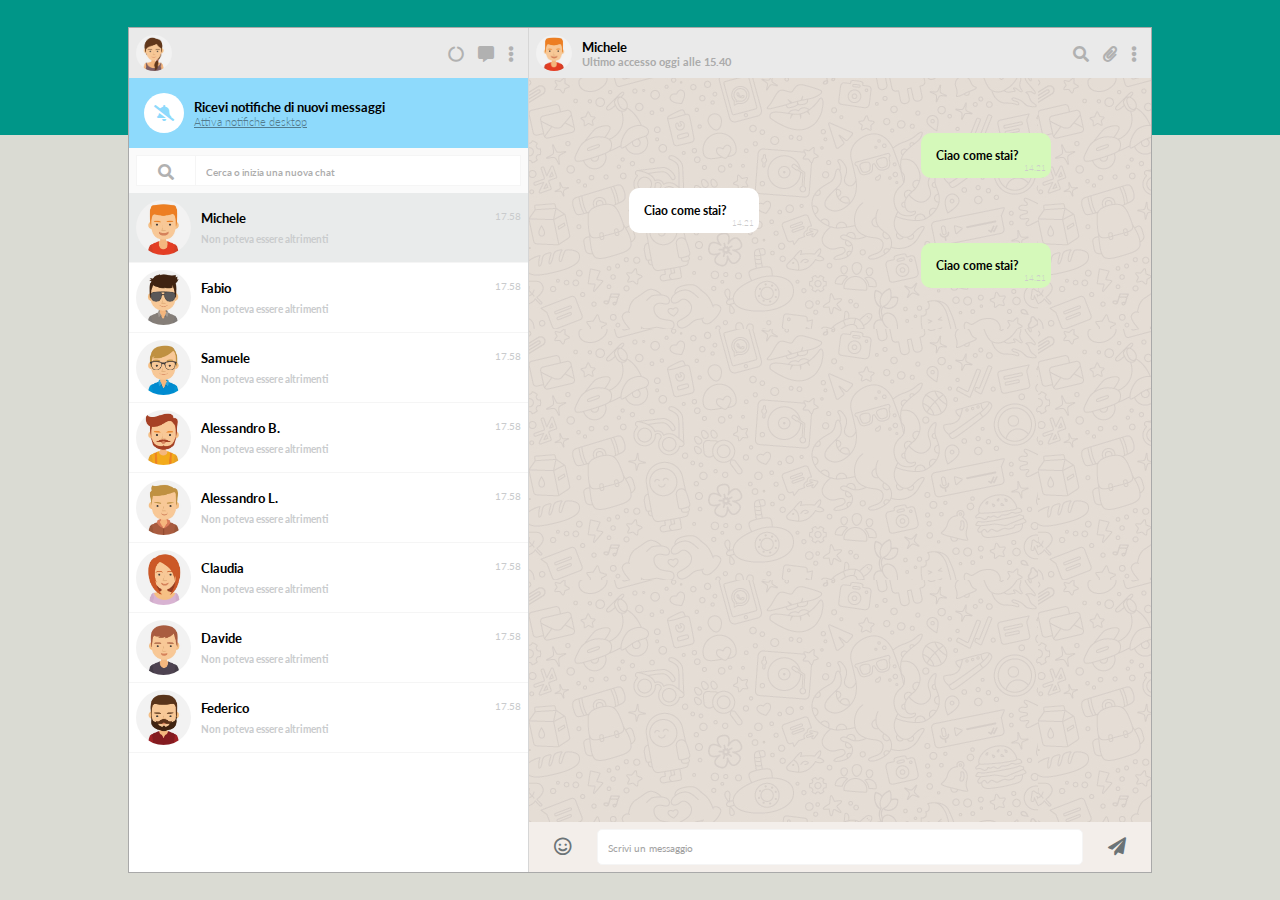
==== index.html @ 5410d933 "fissato bug: enter / click send con input nuovo messaggio vuoto" ====
<!DOCTYPE html>
<html lang="en" dir="ltr">
    <head>
        <meta charset="utf-8">
        <meta name="viewport" content="width=device-width, initial-scale=1.0">
        <link href="https://fonts.googleapis.com/css?family=Lato" rel="stylesheet">
        <link rel="stylesheet" href="https://use.fontawesome.com/releases/v5.5.0/css/all.css">
        <link rel="stylesheet" href="css/style.css">
        <script src="https://ajax.googleapis.com/ajax/libs/jquery/3.3.1/jquery.min.js"></script>
        <title>Boolzap</title>
    </head>
    <body>
      <main>
        <!-- sfondo sezione top -->
        <section class="top"></section>
        <!-- /sfondo sezione top -->
        <!-- sfondo sezione bottom -->
        <section class="bottom"></section>
        <!-- /sfondo sezione bottom -->

        <!-- wrapper generale dell'app -->
        <div class="wrap_general">
          <!-- side SX -->
          <div class="sideSX">
            <!-- zona TOP della side SX -->
            <div class="sideSX_top">
              <!-- contenitore immagine avatar utente -->
              <div class="wrap_avatar sideSX_top_avatar">
                <!-- immagine avatar utente principale -->
                <img src="img\avatar_io.jpg" alt="Image avatar">
                <!-- /immagine avatar utente principale -->
              </div>
              <!-- /contenitore immagine avatar utente -->
              <!-- listato icone zona Top della sideSX -->
              <ul class="ul_ico_topSX">
                <li>
                  <!-- icona aggiorna -->
                  <i class="fas fa-circle-notch"></i>
                  <!-- /icona aggiorna -->
                </li>
                <li>
                  <!-- icona messaggio -->
                  <i class="fas fa-comment-alt"></i>
                  <!-- /icona messaggio -->
                </li>
                <li>
                  <!-- icona menu impostazioni -->
                  <i class="fas fa-ellipsis-v"></i>
                  <!-- /icona menu impostazioni -->
                </li>
              </ul>
              <!-- /listato icone zona Top della sideSX -->
            </div>
            <!-- /zona top della side SX -->
            <!-- zona NOTIFICHE della side SX -->
            <div class="sideSX_notifiche">
              <!-- icona notifiche attivate -->
              <div class="wrap_ico_no_sound">
                <i class="fas fa-bell-slash"></i>
              </div>
              <!-- /icona notifiche attivate -->
              <div class="wrap_titoli_notifiche">
                <!-- titolo notifiche -->
                <h5>Ricevi notifiche di nuovi messaggi</h5>
                <!-- /titolo notifiche -->
                <!-- sottotitolo notifiche -->
                <h6><a href="#">Attiva notifiche desktop</a></h6>
                <!-- /sottotitolo notifiche -->
              </div>
            </div>
            <!-- /zona NOTIFICHE della side SX -->
            <!-- zona CERCA della side SX -->
            <div class="sideSX_cerca">
              <!-- icona cerca -->
              <div class="wrap_ico_cerca">
                <i class="fas fa-search"></i>
              </div>
              <!-- /icona cerca -->
              <!-- input cerca -->
              <input class="input_cerca" type="text" name="" value="" placeholder="Cerca o inizia una nuova chat">
              <!-- /input\ cerca -->
            </div>
            <!-- /zona CERCA della side SX -->
            <!-- elenco chat -->
            <div class="sideSX_chat">
              <!-- chat   -->
              <div class="chat chat_attiva" code_chat="0">
                <!-- immagine avatar contatto -->
                <img class="contatto_avatar" src="img\avatar_1.jpg" alt="">
                <!-- /immagine avatar chat -->
                <!-- contenitore testi chat -->
                <div class="wrap_testi_chat">
                  <!-- titolo notifiche -->
                  <h5 class="nome">Michele</h5>
                  <!-- /titolo notifiche -->
                  <!-- sottotitolo notifiche -->
                  <h6 class="messaggio">Non poteva essere altrimenti</a></h6>
                  <!-- /sottotitolo notifiche -->
                </div>
                <!-- /contenitore testi chat -->
                <!-- ora messaggio -->
                <span class="ora_messaggio">17.58</span>
                <!-- ora messaggio -->
              </div>
              <!-- /chat   -->
              <!-- chat   -->
              <div class="chat" code_chat="1">
                <!-- immagine avatar contatto -->
                <img class="contatto_avatar" src="img\avatar_2.jpg" alt="">
                <!-- /immagine avatar chat -->
                <!-- contenitore testi chat -->
                <div class="wrap_testi_chat">
                  <!-- titolo notifiche -->
                  <h5 class="nome">Fabio</h5>
                  <!-- /titolo notifiche -->
                  <!-- sottotitolo notifiche -->
                  <h6 class="messaggio">Non poteva essere altrimenti</a></h6>
                  <!-- /sottotitolo notifiche -->
                </div>
                <!-- /contenitore testi chat -->
                <!-- ora messaggio -->
                <span class="ora_messaggio">17.58</span>
                <!-- ora messaggio -->
              </div>
              <!-- /chat   -->
              <!-- chat   -->
              <div class="chat" code_chat="2">
                <!-- immagine avatar contatto -->
                <img class="contatto_avatar" src="img\avatar_3.jpg" alt="">
                <!-- /immagine avatar chat -->
                <!-- contenitore testi chat -->
                <div class="wrap_testi_chat">
                  <!-- titolo notifiche -->
                  <h5 class="nome">Samuele</h5>
                  <!-- /titolo notifiche -->
                  <!-- sottotitolo notifiche -->
                  <h6 class="messaggio">Non poteva essere altrimenti</a></h6>
                  <!-- /sottotitolo notifiche -->
                </div>
                <!-- /contenitore testi chat -->
                <!-- ora messaggio -->
                <span class="ora_messaggio">17.58</span>
                <!-- ora messaggio -->
              </div>
              <!-- /chat   -->
              <!-- chat   -->
              <div class="chat" code_chat="3">
                <!-- immagine avatar contatto -->
                <img class="contatto_avatar" src="img\avatar_4.jpg" alt="">
                <!-- /immagine avatar chat -->
                <!-- contenitore testi chat -->
                <div class="wrap_testi_chat">
                  <!-- titolo notifiche -->
                  <h5 class="nome">Alessandro B.</h5>
                  <!-- /titolo notifiche -->
                  <!-- sottotitolo notifiche -->
                  <h6 class="messaggio">Non poteva essere altrimenti</a></h6>
                  <!-- /sottotitolo notifiche -->
                </div>
                <!-- /contenitore testi chat -->
                <!-- ora messaggio -->
                <span class="ora_messaggio">17.58</span>
                <!-- ora messaggio -->
              </div>
              <!-- /chat   -->
              <!-- chat   -->
              <div class="chat" code_chat="4">
                <!-- immagine avatar contatto -->
                <img class="contatto_avatar" src="img\avatar_5.jpg" alt="">
                <!-- /immagine avatar chat -->
                <!-- contenitore testi chat -->
                <div class="wrap_testi_chat">
                  <!-- titolo notifiche -->
                  <h5 class="nome">Alessandro L.</h5>
                  <!-- /titolo notifiche -->
                  <!-- sottotitolo notifiche -->
                  <h6 class="messaggio">Non poteva essere altrimenti</a></h6>
                  <!-- /sottotitolo notifiche -->
                </div>
                <!-- /contenitore testi chat -->
                <!-- ora messaggio -->
                <span class="ora_messaggio">17.58</span>
                <!-- ora messaggio -->
              </div>
              <!-- /chat   -->
              <!-- chat   -->
              <div class="chat" code_chat="5">
                <!-- immagine avatar contatto -->
                <img class="contatto_avatar" src="img\avatar_6.jpg" alt="">
                <!-- /immagine avatar chat -->
                <!-- contenitore testi chat -->
                <div class="wrap_testi_chat">
                  <!-- titolo notifiche -->
                  <h5 class="nome">Claudia</h5>
                  <!-- /titolo notifiche -->
                  <!-- sottotitolo notifiche -->
                  <h6 class="messaggio">Non poteva essere altrimenti</a></h6>
                  <!-- /sottotitolo notifiche -->
                </div>
                <!-- /contenitore testi chat -->
                <!-- ora messaggio -->
                <span class="ora_messaggio">17.58</span>
                <!-- ora messaggio -->
              </div>
              <!-- /chat   -->
              <!-- chat   -->
              <div class="chat" code_chat="6">
                <!-- immagine avatar contatto -->
                <img class="contatto_avatar" src="img\avatar_7.jpg" alt="">
                <!-- /immagine avatar chat -->
                <!-- contenitore testi chat -->
                <div class="wrap_testi_chat">
                  <!-- titolo notifiche -->
                  <h5 class="nome">Davide</h5>
                  <!-- /titolo notifiche -->
                  <!-- sottotitolo notifiche -->
                  <h6 class="messaggio">Non poteva essere altrimenti</a></h6>
                  <!-- /sottotitolo notifiche -->
                </div>
                <!-- /contenitore testi chat -->
                <!-- ora messaggio -->
                <span class="ora_messaggio">17.58</span>
                <!-- ora messaggio -->
              </div>
              <!-- /chat   -->
              <!-- chat   -->
              <div class="chat" code_chat="7">
                <!-- immagine avatar contatto -->
                <img class="contatto_avatar" src="img\avatar_8.jpg" alt="">
                <!-- /immagine avatar chat -->
                <!-- contenitore testi chat -->
                <div class="wrap_testi_chat">
                  <!-- titolo notifiche -->
                  <h5 class="nome">Federico</h5>
                  <!-- /titolo notifiche -->
                  <!-- sottotitolo notifiche -->
                  <h6 class="messaggio">Non poteva essere altrimenti</a></h6>
                  <!-- /sottotitolo notifiche -->
                </div>
                <!-- /contenitore testi chat -->
                <!-- ora messaggio -->
                <span class="ora_messaggio">17.58</span>
                <!-- ora messaggio -->
              </div>
              <!-- /chat   -->
            </div>
            <!-- /elenco chat -->
          </div>
          <!-- /side SX -->

          <!-- side DX -->
          <div class="sideDX">
            <!-- zona top della side DX -->
            <div class="sideDX_top">
              <!-- contenitore avatar, nome e ultimo accesso dell'utente -->
              <div class="wrap_utente">
                <!-- immagine avatar utente -->
                <img class="sideDX_top_avatar" src="img\avatar_1.jpg" alt="">
                <!-- /immagine avatar chat -->
                <!-- contenitore testi chat -->
                <div class="wrap_nome_accesso">
                  <!-- titolo notifiche -->
                  <h5 class="nome_chat">Michele</h5>
                  <!-- /titolo notifiche -->
                  <!-- sottotitolo notifiche -->
                  <h6 class="accesso_chat">Ultimo accesso oggi alle 15.40</a></h6>
                  <!-- /sottotitolo notifiche -->
                </div>
                <!-- /contenitore testi chat -->
              </div>
              <!-- /contenitore avatar, nome e ultimo accesso dell'utente -->
              <!-- listato icone zona Top della sideDX -->
              <ul class="ul_ico_topDX">
                <li>
                  <!-- icona cerca -->
                  <i class="fas fa-search"></i>
                  <!-- /icona cerca -->
                </li>
                <li>
                  <!-- icona allega -->
                  <i class="fas fa-paperclip"></i>
                  <!-- /icona allega -->
                </li>
                <li>
                  <!-- icona menu impostazioni -->
                  <i class="fas fa-ellipsis-v"></i>
                  <!-- /icona menu impostazioni -->
                </li>
              </ul>
              <!-- /listato icone zona Top della sideDX -->
            </div>
            <!-- /zona top della side DX -->
            <!-- zona main della side DX -->
            <div class="sideDX_main">
              <!-- messaggio -->
              <div class="wrap_messaggio msg_int">
                <div class="messaggio">
                  <p class="text_messaggio">Ciao come stai?</p>
                  <span class="ora_messaggio">14.21</span>
                </div>
              </div>
              <!-- /messaggio -->
              <!-- messaggio -->
              <div class="wrap_messaggio msg_ext">
                <div class="messaggio">
                  <p class="text_messaggio">Ciao come stai?</p>
                  <span class="ora_messaggio">14.21</span>
                </div>
              </div>
              <!-- /messaggio -->
              <!-- messaggio -->
              <div class="wrap_messaggio msg_int">
                <div class="messaggio">
                  <p class="text_messaggio">Ciao come stai?</p>
                  <span class="ora_messaggio">14.21</span>
                </div>
              </div>
              <!-- /messaggio -->

              <!-- TEMPLATE messaggio -->
              <div class="template">
                <div class="wrap_messaggio">
                  <div class="messaggio">
                    <p class="text_messaggio"></p>
                    <span class="ora_messaggio"></span>
                  </div>
                </div>
              </div>
              <!-- / TEMPLATE messaggio -->

            </div>
            <!-- /zona main della side DX -->
            <!-- zona bottom della side DX -->
            <div class="sideDX_bottom">
              <!-- contenitore icona smile -->
              <div class="wrap_smile">
                <!-- /icona smile -->
                <i class="far fa-smile"></i>
                <!-- /icona smile -->
              </div>
              <!-- /contenitore icona smile -->
              <!-- input testo nuovo messaggio -->
              <input class="input_messaggio_new" type="text" name="" value="" placeholder="Scrivi un messaggio">
              <!-- / input testo nuovo messaggio -->
              <!-- contenitore icona send -->
              <div class="wrap_send">
                <!-- icona send -->
                <i class="send_message fas fa-paper-plane"></i>
                <!-- /icona send -->
              </div>
              <!-- /contenitore icona send -->
            </div>
            <!-- /zona bottom della side DX -->
          </div>
          <!-- /side DX -->
        </div>
        <!-- /wrapper generale dell'app -->
      </main>
      <script src="js/main.js"></script>
    </body>
</html>
---- css/style.css ----
* {
    margin: 0;
    padding: 0;
    box-sizing: border-box;
    font-family: 'Lato';
}

main {
  height: 100vh;
  position: relative;
}

/* MIX */

.bck_col_grey {
  background-color: #e9ebeb;
}

.bck_col_white {
  background-color: #fff;
}

/* COLORI di sfondo */

.top {
  background-color: #009688;
  height: 15%;
}

.bottom {
  background-color: #dadbd3;
  height: 85%;
}

/* Contenitore generale */

.wrap_general {
  display: flex;
  position: absolute;
  top: 3%;
  left: 50%;
  transform: translatex(-50%);
  width: 80%;
  max-width: 1370px;
  min-width: 600px;
  height: calc(100vh - 6%);
  background-color: #fff;
  border: 1px darkgrey solid;
  /* z-index: 10; */
}

/* SIDE SX */

.sideSX {
  width: 400px;
  height: 100%;
  background-color: #fff;
  border-right: 1px solid #d6d6d6;
  overflow: hidden;
}

/* zona TOP della parte sinistra */

.sideSX_top {
  display: flex;
  justify-content: space-between;
  background-color: #eaeaea;
  height: 50px;
  min-width: 300px;
  padding: 7px;
}

.sideSX_top_avatar {
  height: 100%;
  border-radius: 50%;
  overflow: hidden;
}

.sideSX_top_avatar img {
  height: 100%;
}

.ul_ico_topSX, .ul_ico_topDX {
  display: flex;
  align-items: center;
  list-style: none;
}

.ul_ico_topSX i, .ul_ico_topDX i {
  color: #b1b1b1;
  margin: 0 7px;
}

/* zona NOTIFICHE della parte sinistra */

.sideSX_notifiche {
  display: flex;
  align-items: center;
  background-color: #8edafc;
  height: 70px;
}

.sideSX_notifiche .wrap_ico_no_sound {
  background-color: #fff;
  width: 40px;
  height: 40px;
  line-height: 40px;
  text-align: center;
  border-radius: 50%;
  margin-left: 15px;
  font-size: 16px;
  color: #8edafc;
}

.sideSX_notifiche .wrap_titoli_notifiche a {
  color: #537b8d;
  font-weight: 300;
}

.sideSX_notifiche .wrap_titoli_notifiche {
  margin-left: 10px;
}

/* zona CERCA della parte sinistra */

.sideSX_cerca {
  display: flex;
  align-items: center;
  background-color: #fafafa;
  height: 45px;
}

.sideSX_cerca .wrap_ico_cerca i {
  font-size: 16px;
  color: #b1b1b1;
}

.sideSX_cerca .wrap_ico_cerca {
  margin-left: 7px;
  height: 31px;
  line-height: 31px;
  text-align: center;
  width: 60px;
  background-color: #fff;
  border: 1px solid #f5f5f5;
}

.sideSX_cerca .input_cerca {
  height: 31px;
  width: calc(100% - 74px);
  border-top: 1px solid #f5f5f5;
  border-bottom: 1px solid #f5f5f5;
  border-right: 1px solid #f5f5f5;
  border-left: 0px solid #f5f5f5;
  padding-left: 10px;
}

.sideSX_cerca .input_cerca::placeholder {
  color: #ababab;
  font-weight: 600;
  font-size: 10px;
}

/* zona elenco CHAT della parte sinistra */

.sideSX_chat {
  width: 100%;
  height: calc(100% - 165px);
  overflow-y: scroll;
}

.chat {
  display: flex;
  position: relative;
  align-items: center;
  /* display: none; */
  height: 70px;
  padding: 7px;
  border-bottom: 1px solid #f5f5f5;
}

.chat:hover {
  background-color: #f5f5f5;
  /* background-color: red; */
}

.chat_hide {
  display: none;
}

.chat_attiva {
  background-color: #e9ebeb;
}

.contatto_avatar {
  height: 100%;
  border-radius: 50%;
}

.sideSX_chat .wrap_testi_chat {
  display: flex;
  flex-direction: column;
  margin-left: 10px;
  width: 100%;
}

.sideSX_chat .wrap_testi_chat .nome {
  color: #000;
  font-weight: 700;
  margin-bottom: 7px;
}

.sideSX_chat .wrap_testi_chat .messaggio {
  color: #c9cbcd;
  font-size: 10px;
  font-weight: 700;
}

.sideSX_chat .ora_messaggio {
  color: #c9cbcd;
  font-size: 10px;
  align-self: flex-start;
  margin-top: 10px;
}

/* SIDE DX */

.sideDX {
  width: calc(100% - 400px);
  height: 100%;
}

/* zona TOP della parte destra */

.sideDX_top {
  display: flex;
  justify-content: space-between;
  background-color: #eaeaea;
  height: 50px;
  padding: 7px;
}

.wrap_utente {
  display: flex;
  align-items: center;
}

.accesso_chat {
  color: #ababab;
}

.sideDX_top_avatar {
  height: 100%;
  border-radius: 50%;
  margin-right: 10px;
}

/* CHAT - zona MAIN della parte destra */

.sideDX_main {
  height: calc(100% - 100px);
  overflow-y: scroll;
  background-image: url("../img/mine.jpg");
}


.sideDX_main {
  padding-top: 50px;
}

.sideDX .wrap_messaggio {
  padding: 5px 100px 5px 100px;
  display: flex;
}

.sideDX .messaggio {
  display: flex;
  max-width: 300px;
  border-radius: 10px;
}

.sideDX .messaggio .text_messaggio {
  font-size: 12px;
  padding: 15px 5px 15px 15px;
  font-weight: bold;
}

.sideDX .messaggio .ora_messaggio {
  font-size: 8px;
  font-weight: 300;
  color: #cccccc;
  padding: 0 5px 5px 0px;
  align-self: flex-end;
}

.template {
  display: none;
}

.msg_ext {
  justify-content: flex-start;
}

.msg_int {
  justify-content: flex-end;
}

.msg_int .messaggio {
  background-color: #d5f9ba; */
}

.msg_ext .messaggio {
  background-color: #fff; */
}

/* zona BOTTOM della parte destra */

.sideDX_bottom{
  display: flex;
  align-items: center;
  background-color: #f3eeea;
  height: 50px;
}

/* icone smile e invia */
.wrap_smile, .wrap_send {
  width: 70px;
  height: 50px;
  line-height: 50px;
  text-align: center;
}

.sideDX_bottom i {
 color: #6b7376;
 font-size: 18px;
}

.send_message:hover {
  cursor: pointer;
}

/* input testo nuovo messaggio */
.input_messaggio_new {
  width: calc(100% - 120px);
  height: 36px;
  border: 1px solid #f5f5f5;
  padding-left: 10px;
  border-radius: 5px;
}

.input_messaggio_new::placeholder {
  font-size: 10px;
  color: #a2a2a2;
}


/* MEDIA QUERY SM */

@media screen and (max-width: 991px) {

  .sideSX {
    width: 300px;
  }

  .sideDX {
    width: calc(100% - 300px);
  }

  .sideDX .wrap_messaggio {
    padding: 5px 20px 5px 20px;
    display: flex;
  }
}
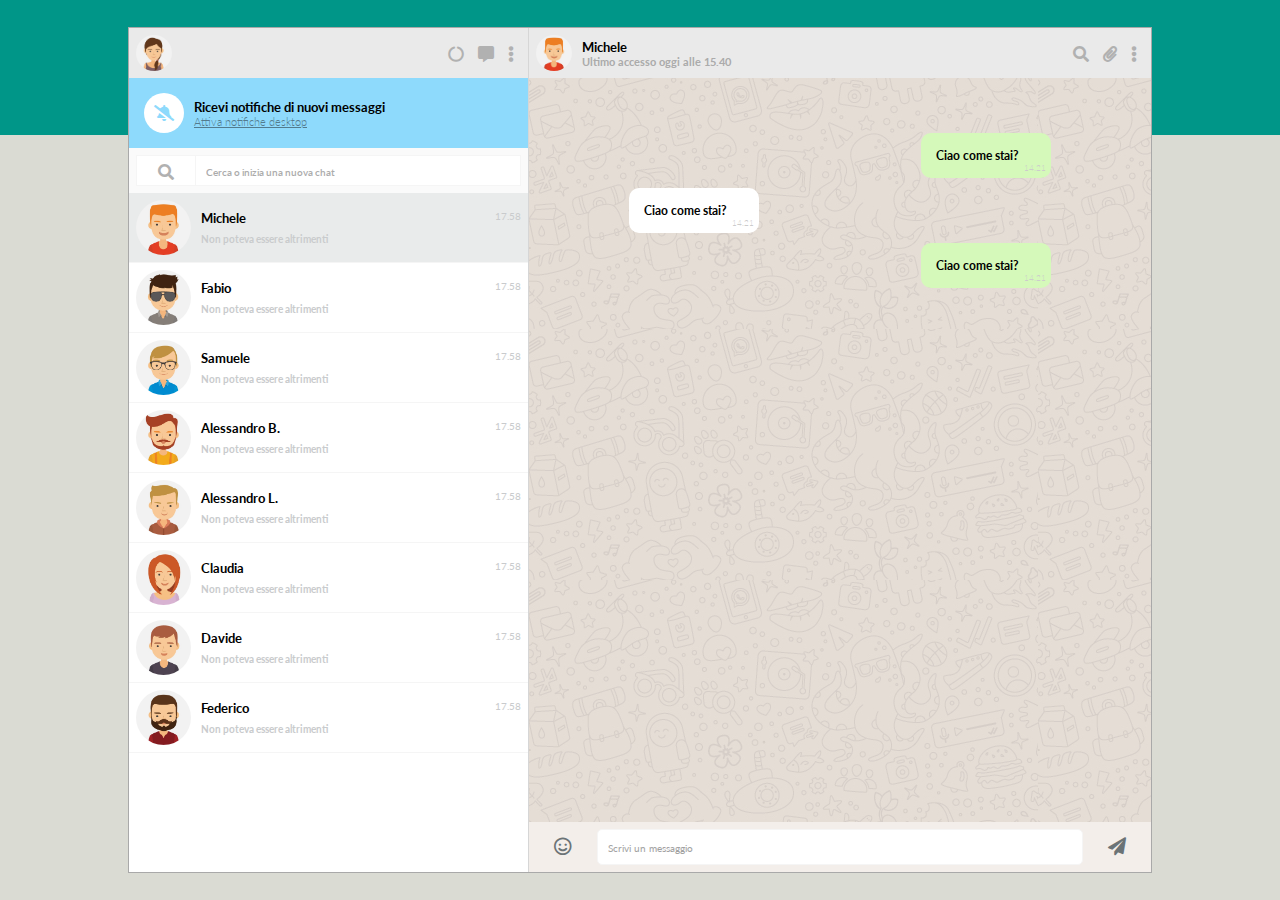
==== commit 18856481: "aggiunge messaggi alla chat attiva" ====
--- a/index.html
+++ b/index.html
@@ -84,7 +84,7 @@
             <!-- elenco chat -->
             <div class="sideSX_chat">
               <!-- chat   -->
-              <div class="chat chat_attiva" code_chat="0">
+              <div class="chat chat_attiva" data_chat="0">
                 <!-- immagine avatar contatto -->
                 <img class="contatto_avatar" src="img\avatar_1.jpg" alt="">
                 <!-- /immagine avatar chat -->
@@ -104,7 +104,7 @@
               </div>
               <!-- /chat   -->
               <!-- chat   -->
-              <div class="chat" code_chat="1">
+              <div class="chat" data-chat="1">
                 <!-- immagine avatar contatto -->
                 <img class="contatto_avatar" src="img\avatar_2.jpg" alt="">
                 <!-- /immagine avatar chat -->
@@ -124,7 +124,7 @@
               </div>
               <!-- /chat   -->
               <!-- chat   -->
-              <div class="chat" code_chat="2">
+              <div class="chat" data-chat="2">
                 <!-- immagine avatar contatto -->
                 <img class="contatto_avatar" src="img\avatar_3.jpg" alt="">
                 <!-- /immagine avatar chat -->
@@ -144,7 +144,7 @@
               </div>
               <!-- /chat   -->
               <!-- chat   -->
-              <div class="chat" code_chat="3">
+              <div class="chat" data-chat="3">
                 <!-- immagine avatar contatto -->
                 <img class="contatto_avatar" src="img\avatar_4.jpg" alt="">
                 <!-- /immagine avatar chat -->
@@ -164,7 +164,7 @@
               </div>
               <!-- /chat   -->
               <!-- chat   -->
-              <div class="chat" code_chat="4">
+              <div class="chat" data-chat="4">
                 <!-- immagine avatar contatto -->
                 <img class="contatto_avatar" src="img\avatar_5.jpg" alt="">
                 <!-- /immagine avatar chat -->
@@ -184,7 +184,7 @@
               </div>
               <!-- /chat   -->
               <!-- chat   -->
-              <div class="chat" code_chat="5">
+              <div class="chat" data-chat="5">
                 <!-- immagine avatar contatto -->
                 <img class="contatto_avatar" src="img\avatar_6.jpg" alt="">
                 <!-- /immagine avatar chat -->
@@ -204,7 +204,7 @@
               </div>
               <!-- /chat   -->
               <!-- chat   -->
-              <div class="chat" code_chat="6">
+              <div class="chat" data-chat="6">
                 <!-- immagine avatar contatto -->
                 <img class="contatto_avatar" src="img\avatar_7.jpg" alt="">
                 <!-- /immagine avatar chat -->
@@ -224,7 +224,7 @@
               </div>
               <!-- /chat   -->
               <!-- chat   -->
-              <div class="chat" code_chat="7">
+              <div class="chat" data-chat="7">
                 <!-- immagine avatar contatto -->
                 <img class="contatto_avatar" src="img\avatar_8.jpg" alt="">
                 <!-- /immagine avatar chat -->
@@ -292,30 +292,238 @@
             <!-- /zona top della side DX -->
             <!-- zona main della side DX -->
             <div class="sideDX_main">
-              <!-- messaggio -->
-              <div class="wrap_messaggio msg_int">
-                <div class="messaggio">
-                  <p class="text_messaggio">Ciao come stai?</p>
-                  <span class="ora_messaggio">14.21</span>
-                </div>
-              </div>
-              <!-- /messaggio -->
-              <!-- messaggio -->
-              <div class="wrap_messaggio msg_ext">
-                <div class="messaggio">
-                  <p class="text_messaggio">Ciao come stai?</p>
-                  <span class="ora_messaggio">14.21</span>
-                </div>
-              </div>
-              <!-- /messaggio -->
-              <!-- messaggio -->
-              <div class="wrap_messaggio msg_int">
-                <div class="messaggio">
-                  <p class="text_messaggio">Ciao come stai?</p>
-                  <span class="ora_messaggio">14.21</span>
-                </div>
-              </div>
-              <!-- /messaggio -->
+
+              <!-- messaggi della chat index 0 -->
+              <div class="messaggi_chat active_chat" data-messaggi="0">
+                <!-- messaggio -->
+                <div class="wrap_messaggio msg_int">
+                  <div class="messaggio">
+                    <p class="text_messaggio">Ciao come stai?</p>
+                    <span class="ora_messaggio">14.21</span>
+                  </div>
+                </div>
+                <!-- /messaggio -->
+                <!-- messaggio -->
+                <div class="wrap_messaggio msg_ext">
+                  <div class="messaggio">
+                    <p class="text_messaggio">Ciao come stai?</p>
+                    <span class="ora_messaggio">14.21</span>
+                  </div>
+                </div>
+                <!-- /messaggio -->
+                <!-- messaggio -->
+                <div class="wrap_messaggio msg_int">
+                  <div class="messaggio">
+                    <p class="text_messaggio">Ciao come stai?</p>
+                    <span class="ora_messaggio">14.21</span>
+                  </div>
+                </div>
+                <!-- /messaggio -->
+              </div>
+              <!-- messaggi della chat index 0 -->
+
+              <!-- messaggi della chat index 1 -->
+              <div class="messaggi_chat" data-messaggi="1">
+                <!-- messaggio -->
+                <div class="wrap_messaggio msg_int">
+                  <div class="messaggio">
+                    <p class="text_messaggio">Ciao come stai?</p>
+                    <span class="ora_messaggio">14.21</span>
+                  </div>
+                </div>
+                <!-- /messaggio -->
+                <!-- messaggio -->
+                <div class="wrap_messaggio msg_ext">
+                  <div class="messaggio">
+                    <p class="text_messaggio">Ciao come stai?</p>
+                    <span class="ora_messaggio">14.21</span>
+                  </div>
+                </div>
+                <!-- /messaggio -->
+                <!-- messaggio -->
+                <div class="wrap_messaggio msg_int">
+                  <div class="messaggio">
+                    <p class="text_messaggio">Ciao come stai?</p>
+                    <span class="ora_messaggio">14.21</span>
+                  </div>
+                </div>
+                <!-- /messaggio -->
+              </div>
+              <!-- messaggi della chat index 1 -->
+
+              <!-- messaggi della chat index 2 -->
+              <div class="messaggi_chat" data-messaggi="2">
+                <!-- messaggio -->
+                <div class="wrap_messaggio msg_int">
+                  <div class="messaggio">
+                    <p class="text_messaggio">Ciao come stai?</p>
+                    <span class="ora_messaggio">14.21</span>
+                  </div>
+                </div>
+                <!-- /messaggio -->
+                <!-- messaggio -->
+                <div class="wrap_messaggio msg_ext">
+                  <div class="messaggio">
+                    <p class="text_messaggio">Ciao come stai?</p>
+                    <span class="ora_messaggio">14.21</span>
+                  </div>
+                </div>
+                <!-- /messaggio -->
+                <!-- messaggio -->
+                <div class="wrap_messaggio msg_int">
+                  <div class="messaggio">
+                    <p class="text_messaggio">Ciao come stai?</p>
+                    <span class="ora_messaggio">14.21</span>
+                  </div>
+                </div>
+                <!-- /messaggio -->
+              </div>
+              <!-- messaggi della chat index 2 -->
+
+              <!-- messaggi della chat index 3 -->
+              <div class="messaggi_chat" data-messaggi="3">
+                <!-- messaggio -->
+                <div class="wrap_messaggio msg_int">
+                  <div class="messaggio">
+                    <p class="text_messaggio">Ciao come stai?</p>
+                    <span class="ora_messaggio">14.21</span>
+                  </div>
+                </div>
+                <!-- /messaggio -->
+                <!-- messaggio -->
+                <div class="wrap_messaggio msg_ext">
+                  <div class="messaggio">
+                    <p class="text_messaggio">Ciao come stai?</p>
+                    <span class="ora_messaggio">14.21</span>
+                  </div>
+                </div>
+                <!-- /messaggio -->
+                <!-- messaggio -->
+                <div class="wrap_messaggio msg_int">
+                  <div class="messaggio">
+                    <p class="text_messaggio">Ciao come stai?</p>
+                    <span class="ora_messaggio">14.21</span>
+                  </div>
+                </div>
+                <!-- /messaggio -->
+              </div>
+              <!-- messaggi della chat index 3 -->
+
+              <!-- messaggi della chat index 4 -->
+              <div class="messaggi_chat" data-messaggi="4">
+                <!-- messaggio -->
+                <div class="wrap_messaggio msg_int">
+                  <div class="messaggio">
+                    <p class="text_messaggio">Ciao come stai?</p>
+                    <span class="ora_messaggio">14.21</span>
+                  </div>
+                </div>
+                <!-- /messaggio -->
+                <!-- messaggio -->
+                <div class="wrap_messaggio msg_ext">
+                  <div class="messaggio">
+                    <p class="text_messaggio">Ciao come stai?</p>
+                    <span class="ora_messaggio">14.21</span>
+                  </div>
+                </div>
+                <!-- /messaggio -->
+                <!-- messaggio -->
+                <div class="wrap_messaggio msg_int">
+                  <div class="messaggio">
+                    <p class="text_messaggio">Ciao come stai?</p>
+                    <span class="ora_messaggio">14.21</span>
+                  </div>
+                </div>
+                <!-- /messaggio -->
+              </div>
+              <!-- messaggi della chat index 4 -->
+
+              <!-- messaggi della chat index 5 -->
+              <div class="messaggi_chat" data-messaggi="5">
+                <!-- messaggio -->
+                <div class="wrap_messaggio msg_int">
+                  <div class="messaggio">
+                    <p class="text_messaggio">Ciao come stai?</p>
+                    <span class="ora_messaggio">14.21</span>
+                  </div>
+                </div>
+                <!-- /messaggio -->
+                <!-- messaggio -->
+                <div class="wrap_messaggio msg_ext">
+                  <div class="messaggio">
+                    <p class="text_messaggio">Ciao come stai?</p>
+                    <span class="ora_messaggio">14.21</span>
+                  </div>
+                </div>
+                <!-- /messaggio -->
+                <!-- messaggio -->
+                <div class="wrap_messaggio msg_int">
+                  <div class="messaggio">
+                    <p class="text_messaggio">Ciao come stai?</p>
+                    <span class="ora_messaggio">14.21</span>
+                  </div>
+                </div>
+                <!-- /messaggio -->
+              </div>
+              <!-- messaggi della chat index 5 -->
+
+              <!-- messaggi della chat index 6 -->
+              <div class="messaggi_chat" data-messaggi="6">
+                <!-- messaggio -->
+                <div class="wrap_messaggio msg_int">
+                  <div class="messaggio">
+                    <p class="text_messaggio">Ciao come stai?</p>
+                    <span class="ora_messaggio">14.21</span>
+                  </div>
+                </div>
+                <!-- /messaggio -->
+                <!-- messaggio -->
+                <div class="wrap_messaggio msg_ext">
+                  <div class="messaggio">
+                    <p class="text_messaggio">Ciao come stai?</p>
+                    <span class="ora_messaggio">14.21</span>
+                  </div>
+                </div>
+                <!-- /messaggio -->
+                <!-- messaggio -->
+                <div class="wrap_messaggio msg_int">
+                  <div class="messaggio">
+                    <p class="text_messaggio">Ciao come stai?</p>
+                    <span class="ora_messaggio">14.21</span>
+                  </div>
+                </div>
+                <!-- /messaggio -->
+              </div>
+              <!-- messaggi della chat index 6 -->
+
+              <!-- messaggi della chat index 7 -->
+              <div class="messaggi_chat" data-messaggi="7">
+                <!-- messaggio -->
+                <div class="wrap_messaggio msg_int">
+                  <div class="messaggio">
+                    <p class="text_messaggio">Ciao come stai?</p>
+                    <span class="ora_messaggio">14.21</span>
+                  </div>
+                </div>
+                <!-- /messaggio -->
+                <!-- messaggio -->
+                <div class="wrap_messaggio msg_ext">
+                  <div class="messaggio">
+                    <p class="text_messaggio">Ciao come stai?</p>
+                    <span class="ora_messaggio">14.21</span>
+                  </div>
+                </div>
+                <!-- /messaggio -->
+                <!-- messaggio -->
+                <div class="wrap_messaggio msg_int">
+                  <div class="messaggio">
+                    <p class="text_messaggio">Ciao come stai?</p>
+                    <span class="ora_messaggio">14.21</span>
+                  </div>
+                </div>
+                <!-- /messaggio -->
+              </div>
+              <!-- messaggi della chat index 7 -->
 
               <!-- TEMPLATE messaggio -->
               <div class="template">
--- a/css/style.css
+++ b/css/style.css
@@ -179,17 +179,16 @@
   border-bottom: 1px solid #f5f5f5;
 }
 
+.chat_hide {
+  display: none;
+}
+
+.chat_attiva {
+  background-color: #e9ebeb;
+}
+
 .chat:hover {
   background-color: #f5f5f5;
-  /* background-color: red; */
-}
-
-.chat_hide {
-  display: none;
-}
-
-.chat_attiva {
-  background-color: #e9ebeb;
 }
 
 .contatto_avatar {
@@ -255,14 +254,13 @@
   margin-right: 10px;
 }
 
-/* CHAT - zona MAIN della parte destra */
+/* MESSAGGI CHAT - zona MAIN della parte destra */
 
 .sideDX_main {
   height: calc(100% - 100px);
   overflow-y: scroll;
   background-image: url("../img/mine.jpg");
 }
-
 
 .sideDX_main {
   padding-top: 50px;
@@ -291,6 +289,14 @@
   color: #cccccc;
   padding: 0 5px 5px 0px;
   align-self: flex-end;
+}
+
+.messaggi_chat {
+  display: none;
+}
+
+.active_chat {
+  display: block;
 }
 
 .template {
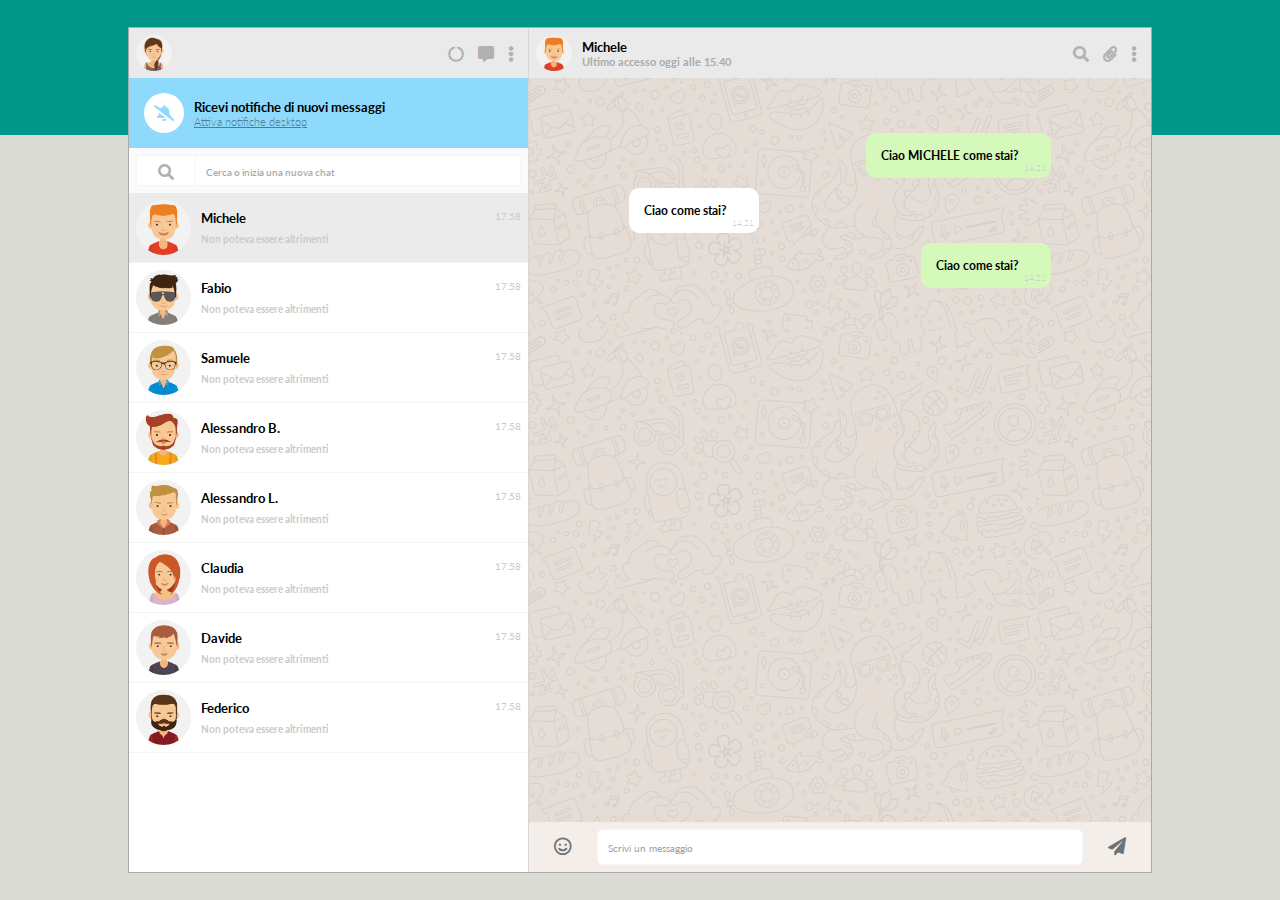
==== commit 94e4df57: "Click su contatto mostra conversazione del contatto / hover contatti" ====
--- a/index.html
+++ b/index.html
@@ -84,7 +84,7 @@
             <!-- elenco chat -->
             <div class="sideSX_chat">
               <!-- chat   -->
-              <div class="chat chat_attiva" data_chat="0">
+              <div class="chat chat_attiva" data-chat="0">
                 <!-- immagine avatar contatto -->
                 <img class="contatto_avatar" src="img\avatar_1.jpg" alt="">
                 <!-- /immagine avatar chat -->
@@ -294,11 +294,11 @@
             <div class="sideDX_main">
 
               <!-- messaggi della chat index 0 -->
-              <div class="messaggi_chat active_chat" data-messaggi="0">
-                <!-- messaggio -->
-                <div class="wrap_messaggio msg_int">
-                  <div class="messaggio">
-                    <p class="text_messaggio">Ciao come stai?</p>
+              <div class="messaggi_chat conversazione_attiva" data-conversazione="0">
+                <!-- messaggio -->
+                <div class="wrap_messaggio msg_int">
+                  <div class="messaggio">
+                    <p class="text_messaggio">Ciao MICHELE come stai?</p>
                     <span class="ora_messaggio">14.21</span>
                   </div>
                 </div>
@@ -323,11 +323,11 @@
               <!-- messaggi della chat index 0 -->
 
               <!-- messaggi della chat index 1 -->
-              <div class="messaggi_chat" data-messaggi="1">
-                <!-- messaggio -->
-                <div class="wrap_messaggio msg_int">
-                  <div class="messaggio">
-                    <p class="text_messaggio">Ciao come stai?</p>
+              <div class="messaggi_chat" data-conversazione="1">
+                <!-- messaggio -->
+                <div class="wrap_messaggio msg_int">
+                  <div class="messaggio">
+                    <p class="text_messaggio">Ciao FABIO come stai?</p>
                     <span class="ora_messaggio">14.21</span>
                   </div>
                 </div>
@@ -352,11 +352,11 @@
               <!-- messaggi della chat index 1 -->
 
               <!-- messaggi della chat index 2 -->
-              <div class="messaggi_chat" data-messaggi="2">
-                <!-- messaggio -->
-                <div class="wrap_messaggio msg_int">
-                  <div class="messaggio">
-                    <p class="text_messaggio">Ciao come stai?</p>
+              <div class="messaggi_chat" data-conversazione="2">
+                <!-- messaggio -->
+                <div class="wrap_messaggio msg_int">
+                  <div class="messaggio">
+                    <p class="text_messaggio">Ciao SAMUELE come stai?</p>
                     <span class="ora_messaggio">14.21</span>
                   </div>
                 </div>
@@ -381,11 +381,11 @@
               <!-- messaggi della chat index 2 -->
 
               <!-- messaggi della chat index 3 -->
-              <div class="messaggi_chat" data-messaggi="3">
-                <!-- messaggio -->
-                <div class="wrap_messaggio msg_int">
-                  <div class="messaggio">
-                    <p class="text_messaggio">Ciao come stai?</p>
+              <div class="messaggi_chat" data-conversazione="3">
+                <!-- messaggio -->
+                <div class="wrap_messaggio msg_int">
+                  <div class="messaggio">
+                    <p class="text_messaggio">Ciao ALESSANDRO B. come stai?</p>
                     <span class="ora_messaggio">14.21</span>
                   </div>
                 </div>
@@ -410,11 +410,11 @@
               <!-- messaggi della chat index 3 -->
 
               <!-- messaggi della chat index 4 -->
-              <div class="messaggi_chat" data-messaggi="4">
-                <!-- messaggio -->
-                <div class="wrap_messaggio msg_int">
-                  <div class="messaggio">
-                    <p class="text_messaggio">Ciao come stai?</p>
+              <div class="messaggi_chat" data-conversazione="4">
+                <!-- messaggio -->
+                <div class="wrap_messaggio msg_int">
+                  <div class="messaggio">
+                    <p class="text_messaggio">Ciao ALESSANDOR L. come stai?</p>
                     <span class="ora_messaggio">14.21</span>
                   </div>
                 </div>
@@ -439,11 +439,11 @@
               <!-- messaggi della chat index 4 -->
 
               <!-- messaggi della chat index 5 -->
-              <div class="messaggi_chat" data-messaggi="5">
-                <!-- messaggio -->
-                <div class="wrap_messaggio msg_int">
-                  <div class="messaggio">
-                    <p class="text_messaggio">Ciao come stai?</p>
+              <div class="messaggi_chat" data-conversazione="5">
+                <!-- messaggio -->
+                <div class="wrap_messaggio msg_int">
+                  <div class="messaggio">
+                    <p class="text_messaggio">Ciao CLAUDIA come stai?</p>
                     <span class="ora_messaggio">14.21</span>
                   </div>
                 </div>
@@ -468,11 +468,11 @@
               <!-- messaggi della chat index 5 -->
 
               <!-- messaggi della chat index 6 -->
-              <div class="messaggi_chat" data-messaggi="6">
-                <!-- messaggio -->
-                <div class="wrap_messaggio msg_int">
-                  <div class="messaggio">
-                    <p class="text_messaggio">Ciao come stai?</p>
+              <div class="messaggi_chat" data-conversazione="6">
+                <!-- messaggio -->
+                <div class="wrap_messaggio msg_int">
+                  <div class="messaggio">
+                    <p class="text_messaggio">Ciao DAVIDE come stai?</p>
                     <span class="ora_messaggio">14.21</span>
                   </div>
                 </div>
@@ -497,11 +497,11 @@
               <!-- messaggi della chat index 6 -->
 
               <!-- messaggi della chat index 7 -->
-              <div class="messaggi_chat" data-messaggi="7">
-                <!-- messaggio -->
-                <div class="wrap_messaggio msg_int">
-                  <div class="messaggio">
-                    <p class="text_messaggio">Ciao come stai?</p>
+              <div class="messaggi_chat" data-conversazione="7">
+                <!-- messaggio -->
+                <div class="wrap_messaggio msg_int">
+                  <div class="messaggio">
+                    <p class="text_messaggio">Ciao FEDERICO come stai?</p>
                     <span class="ora_messaggio">14.21</span>
                   </div>
                 </div>
--- a/css/style.css
+++ b/css/style.css
@@ -184,11 +184,19 @@
 }
 
 .chat_attiva {
-  background-color: #e9ebeb;
-}
-
-.chat:hover {
+  background-color: #ebebeb;
+}
+
+/* .chat:hover {
   background-color: #f5f5f5;
+} */
+
+.grigio_mouse_enter {
+  background-color: #f5f5f5;
+}
+
+.bianco_mouse_leave {
+  background-color: #fff;
 }
 
 .contatto_avatar {
@@ -295,7 +303,7 @@
   display: none;
 }
 
-.active_chat {
+.conversazione_attiva {
   display: block;
 }
 
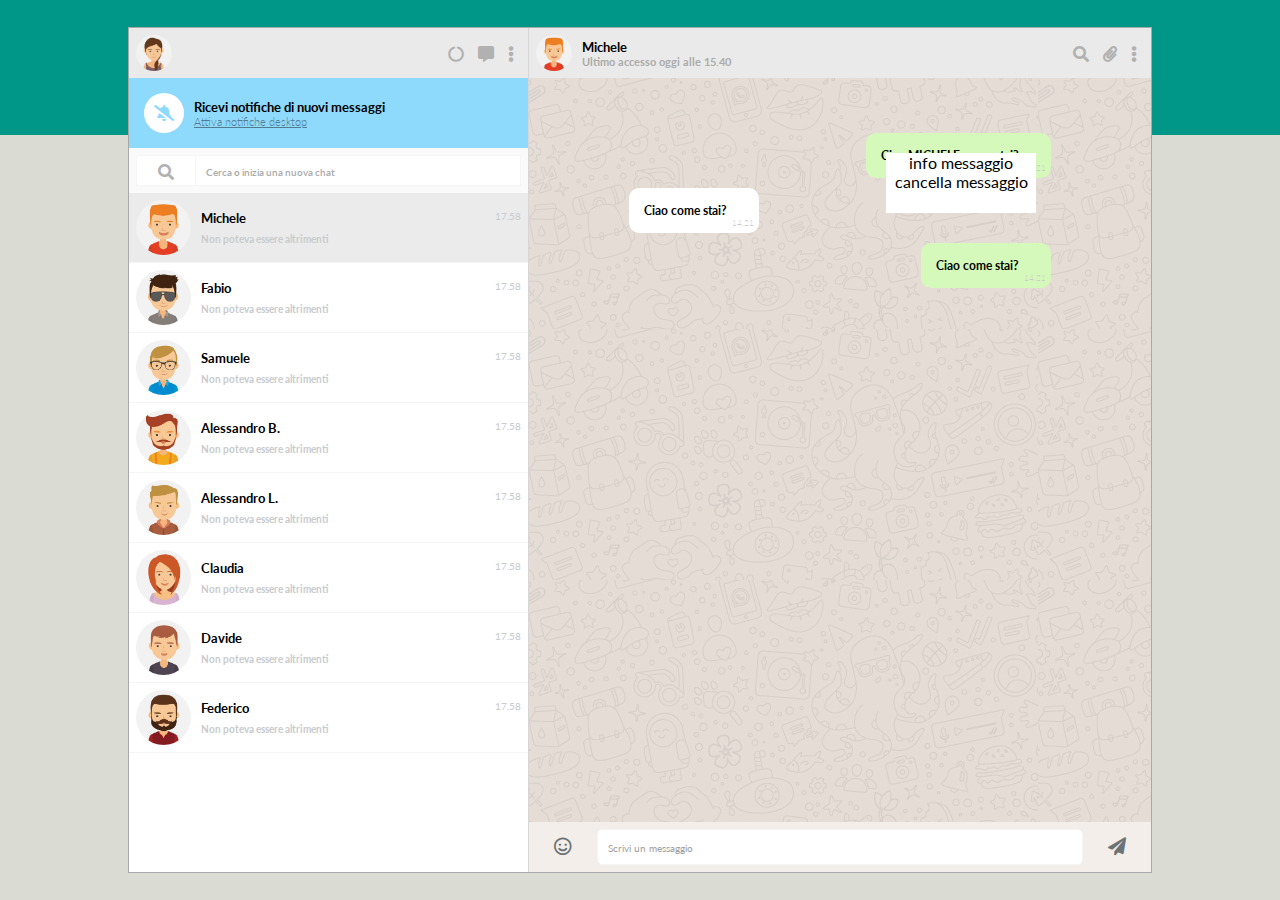
==== commit 90ee4de0: "Click su contatto mostra nome e img del contatto in header conversazioni" ====
--- a/index.html
+++ b/index.html
@@ -298,6 +298,10 @@
                 <!-- messaggio -->
                 <div class="wrap_messaggio msg_int">
                   <div class="messaggio">
+                    <div class="panel_delete">
+                      <p>info messaggio</p>
+                      <p>cancella messaggio</p>
+                    </div>
                     <p class="text_messaggio">Ciao MICHELE come stai?</p>
                     <span class="ora_messaggio">14.21</span>
                   </div>
--- a/css/style.css
+++ b/css/style.css
@@ -283,6 +283,7 @@
   display: flex;
   max-width: 300px;
   border-radius: 10px;
+  position: relative;
 }
 
 .sideDX .messaggio .text_messaggio {
@@ -367,6 +368,16 @@
   color: #a2a2a2;
 }
 
+.panel_delete {
+  position: absolute;
+  top: 20px;
+  left: 20px;
+  width: 150px;
+  height: 60px;
+  background-color: white;
+  text-align: center;
+}
+
 
 /* MEDIA QUERY SM */
 
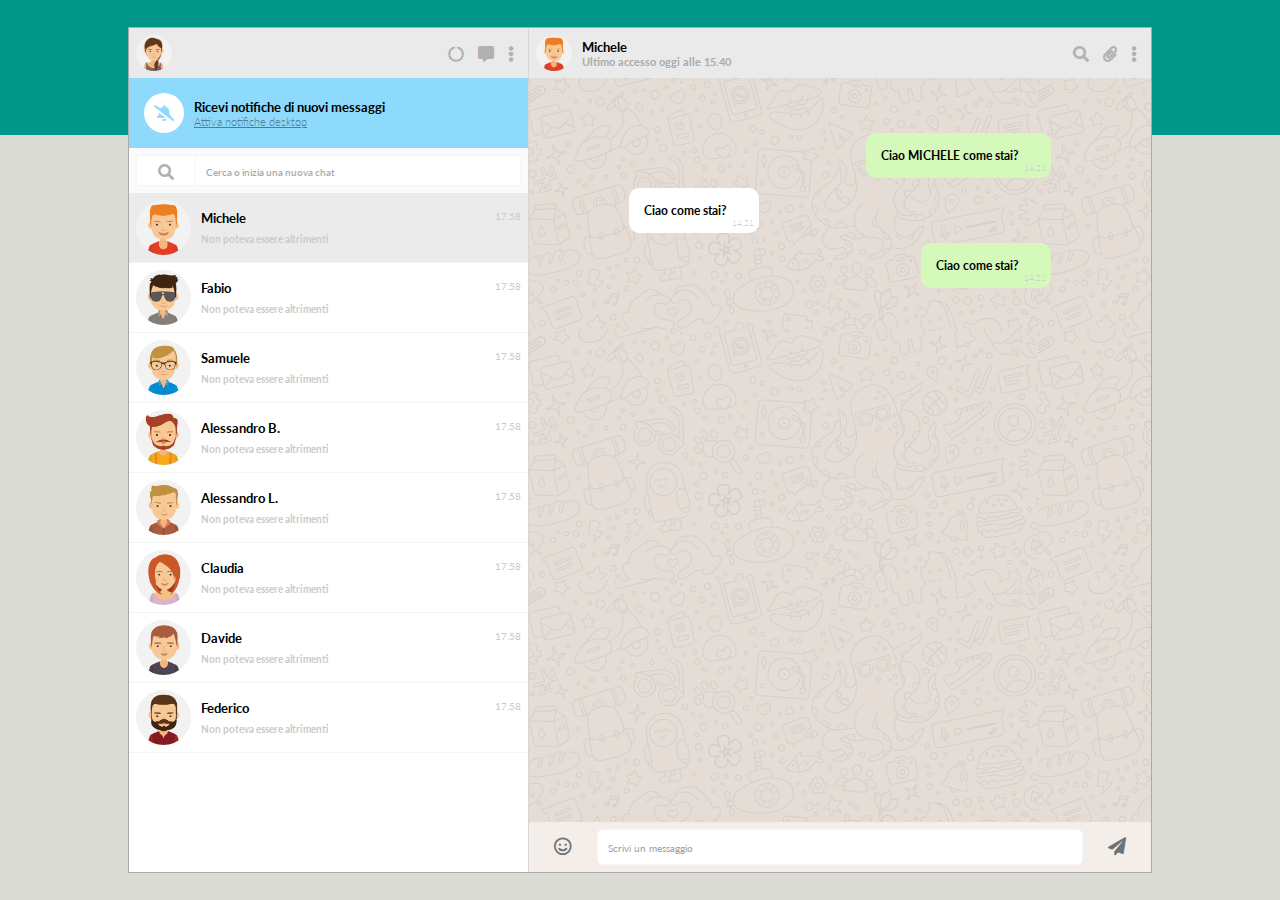
==== commit ed301c3b: "Click su messaggio: apre menù che permette di cancellare messaggio" ====
--- a/index.html
+++ b/index.html
@@ -299,8 +299,8 @@
                 <div class="wrap_messaggio msg_int">
                   <div class="messaggio">
                     <div class="panel_delete">
-                      <p>info messaggio</p>
-                      <p>cancella messaggio</p>
+                      <p class="info_messaggio">info messaggio</p>
+                      <p class="cancella_msg_txt">cancella messaggio</p>
                     </div>
                     <p class="text_messaggio">Ciao MICHELE come stai?</p>
                     <span class="ora_messaggio">14.21</span>
@@ -310,14 +310,22 @@
                 <!-- messaggio -->
                 <div class="wrap_messaggio msg_ext">
                   <div class="messaggio">
-                    <p class="text_messaggio">Ciao come stai?</p>
-                    <span class="ora_messaggio">14.21</span>
-                  </div>
-                </div>
-                <!-- /messaggio -->
-                <!-- messaggio -->
-                <div class="wrap_messaggio msg_int">
-                  <div class="messaggio">
+                    <div class="panel_delete">
+                      <p class="info_messaggio">info messaggio</p>
+                      <p class="cancella_msg_txt">cancella messaggio</p>
+                    </div>
+                    <p class="text_messaggio">Ciao come stai?</p>
+                    <span class="ora_messaggio">14.21</span>
+                  </div>
+                </div>
+                <!-- /messaggio -->
+                <!-- messaggio -->
+                <div class="wrap_messaggio msg_int">
+                  <div class="messaggio">
+                    <div class="panel_delete">
+                      <p class="info_messaggio">info messaggio</p>
+                      <p class="cancella_msg_txt">cancella messaggio</p>
+                    </div>
                     <p class="text_messaggio">Ciao come stai?</p>
                     <span class="ora_messaggio">14.21</span>
                   </div>
@@ -331,6 +339,10 @@
                 <!-- messaggio -->
                 <div class="wrap_messaggio msg_int">
                   <div class="messaggio">
+                    <div class="panel_delete">
+                      <p class="info_messaggio">info messaggio</p>
+                      <p class="cancella_msg_txt">cancella messaggio</p>
+                    </div>
                     <p class="text_messaggio">Ciao FABIO come stai?</p>
                     <span class="ora_messaggio">14.21</span>
                   </div>
@@ -339,14 +351,22 @@
                 <!-- messaggio -->
                 <div class="wrap_messaggio msg_ext">
                   <div class="messaggio">
-                    <p class="text_messaggio">Ciao come stai?</p>
-                    <span class="ora_messaggio">14.21</span>
-                  </div>
-                </div>
-                <!-- /messaggio -->
-                <!-- messaggio -->
-                <div class="wrap_messaggio msg_int">
-                  <div class="messaggio">
+                    <div class="panel_delete">
+                      <p class="info_messaggio">info messaggio</p>
+                      <p class="cancella_msg_txt">cancella messaggio</p>
+                    </div>
+                    <p class="text_messaggio">Ciao come stai?</p>
+                    <span class="ora_messaggio">14.21</span>
+                  </div>
+                </div>
+                <!-- /messaggio -->
+                <!-- messaggio -->
+                <div class="wrap_messaggio msg_int">
+                  <div class="messaggio">
+                    <div class="panel_delete">
+                      <p class="info_messaggio">info messaggio</p>
+                      <p class="cancella_msg_txt">cancella messaggio</p>
+                    </div>
                     <p class="text_messaggio">Ciao come stai?</p>
                     <span class="ora_messaggio">14.21</span>
                   </div>
@@ -360,6 +380,10 @@
                 <!-- messaggio -->
                 <div class="wrap_messaggio msg_int">
                   <div class="messaggio">
+                    <div class="panel_delete">
+                      <p class="info_messaggio">info messaggio</p>
+                      <p class="cancella_msg_txt">cancella messaggio</p>
+                    </div>
                     <p class="text_messaggio">Ciao SAMUELE come stai?</p>
                     <span class="ora_messaggio">14.21</span>
                   </div>
@@ -368,14 +392,22 @@
                 <!-- messaggio -->
                 <div class="wrap_messaggio msg_ext">
                   <div class="messaggio">
-                    <p class="text_messaggio">Ciao come stai?</p>
-                    <span class="ora_messaggio">14.21</span>
-                  </div>
-                </div>
-                <!-- /messaggio -->
-                <!-- messaggio -->
-                <div class="wrap_messaggio msg_int">
-                  <div class="messaggio">
+                    <div class="panel_delete">
+                      <p class="info_messaggio">info messaggio</p>
+                      <p class="cancella_msg_txt">cancella messaggio</p>
+                    </div>
+                    <p class="text_messaggio">Ciao come stai?</p>
+                    <span class="ora_messaggio">14.21</span>
+                  </div>
+                </div>
+                <!-- /messaggio -->
+                <!-- messaggio -->
+                <div class="wrap_messaggio msg_int">
+                  <div class="messaggio">
+                    <div class="panel_delete">
+                      <p class="info_messaggio">info messaggio</p>
+                      <p class="cancella_msg_txt">cancella messaggio</p>
+                    </div>
                     <p class="text_messaggio">Ciao come stai?</p>
                     <span class="ora_messaggio">14.21</span>
                   </div>
@@ -389,6 +421,10 @@
                 <!-- messaggio -->
                 <div class="wrap_messaggio msg_int">
                   <div class="messaggio">
+                    <div class="panel_delete">
+                      <p class="info_messaggio">info messaggio</p>
+                      <p class="cancella_msg_txt">cancella messaggio</p>
+                    </div>
                     <p class="text_messaggio">Ciao ALESSANDRO B. come stai?</p>
                     <span class="ora_messaggio">14.21</span>
                   </div>
@@ -397,14 +433,22 @@
                 <!-- messaggio -->
                 <div class="wrap_messaggio msg_ext">
                   <div class="messaggio">
-                    <p class="text_messaggio">Ciao come stai?</p>
-                    <span class="ora_messaggio">14.21</span>
-                  </div>
-                </div>
-                <!-- /messaggio -->
-                <!-- messaggio -->
-                <div class="wrap_messaggio msg_int">
-                  <div class="messaggio">
+                    <div class="panel_delete">
+                      <p class="info_messaggio">info messaggio</p>
+                      <p class="cancella_msg_txt">cancella messaggio</p>
+                    </div>
+                    <p class="text_messaggio">Ciao come stai?</p>
+                    <span class="ora_messaggio">14.21</span>
+                  </div>
+                </div>
+                <!-- /messaggio -->
+                <!-- messaggio -->
+                <div class="wrap_messaggio msg_int">
+                  <div class="messaggio">
+                    <div class="panel_delete">
+                      <p class="info_messaggio">info messaggio</p>
+                      <p class="cancella_msg_txt">cancella messaggio</p>
+                    </div>
                     <p class="text_messaggio">Ciao come stai?</p>
                     <span class="ora_messaggio">14.21</span>
                   </div>
@@ -418,6 +462,10 @@
                 <!-- messaggio -->
                 <div class="wrap_messaggio msg_int">
                   <div class="messaggio">
+                    <div class="panel_delete">
+                      <p class="info_messaggio">info messaggio</p>
+                      <p class="cancella_msg_txt">cancella messaggio</p>
+                    </div>
                     <p class="text_messaggio">Ciao ALESSANDOR L. come stai?</p>
                     <span class="ora_messaggio">14.21</span>
                   </div>
@@ -426,14 +474,22 @@
                 <!-- messaggio -->
                 <div class="wrap_messaggio msg_ext">
                   <div class="messaggio">
-                    <p class="text_messaggio">Ciao come stai?</p>
-                    <span class="ora_messaggio">14.21</span>
-                  </div>
-                </div>
-                <!-- /messaggio -->
-                <!-- messaggio -->
-                <div class="wrap_messaggio msg_int">
-                  <div class="messaggio">
+                    <div class="panel_delete">
+                      <p class="info_messaggio">info messaggio</p>
+                      <p class="cancella_msg_txt">cancella messaggio</p>
+                    </div>
+                    <p class="text_messaggio">Ciao come stai?</p>
+                    <span class="ora_messaggio">14.21</span>
+                  </div>
+                </div>
+                <!-- /messaggio -->
+                <!-- messaggio -->
+                <div class="wrap_messaggio msg_int">
+                  <div class="messaggio">
+                    <div class="panel_delete">
+                      <p class="info_messaggio">info messaggio</p>
+                      <p class="cancella_msg_txt">cancella messaggio</p>
+                    </div>
                     <p class="text_messaggio">Ciao come stai?</p>
                     <span class="ora_messaggio">14.21</span>
                   </div>
@@ -447,6 +503,10 @@
                 <!-- messaggio -->
                 <div class="wrap_messaggio msg_int">
                   <div class="messaggio">
+                    <div class="panel_delete">
+                      <p class="info_messaggio">info messaggio</p>
+                      <p class="cancella_msg_txt">cancella messaggio</p>
+                    </div>
                     <p class="text_messaggio">Ciao CLAUDIA come stai?</p>
                     <span class="ora_messaggio">14.21</span>
                   </div>
@@ -455,14 +515,22 @@
                 <!-- messaggio -->
                 <div class="wrap_messaggio msg_ext">
                   <div class="messaggio">
-                    <p class="text_messaggio">Ciao come stai?</p>
-                    <span class="ora_messaggio">14.21</span>
-                  </div>
-                </div>
-                <!-- /messaggio -->
-                <!-- messaggio -->
-                <div class="wrap_messaggio msg_int">
-                  <div class="messaggio">
+                    <div class="panel_delete">
+                      <p class="info_messaggio">info messaggio</p>
+                      <p class="cancella_msg_txt">cancella messaggio</p>
+                    </div>
+                    <p class="text_messaggio">Ciao come stai?</p>
+                    <span class="ora_messaggio">14.21</span>
+                  </div>
+                </div>
+                <!-- /messaggio -->
+                <!-- messaggio -->
+                <div class="wrap_messaggio msg_int">
+                  <div class="messaggio">
+                    <div class="panel_delete">
+                      <p class="info_messaggio">info messaggio</p>
+                      <p class="cancella_msg_txt">cancella messaggio</p>
+                    </div>
                     <p class="text_messaggio">Ciao come stai?</p>
                     <span class="ora_messaggio">14.21</span>
                   </div>
@@ -476,6 +544,10 @@
                 <!-- messaggio -->
                 <div class="wrap_messaggio msg_int">
                   <div class="messaggio">
+                    <div class="panel_delete">
+                      <p class="info_messaggio">info messaggio</p>
+                      <p class="cancella_msg_txt">cancella messaggio</p>
+                    </div>
                     <p class="text_messaggio">Ciao DAVIDE come stai?</p>
                     <span class="ora_messaggio">14.21</span>
                   </div>
@@ -484,14 +556,22 @@
                 <!-- messaggio -->
                 <div class="wrap_messaggio msg_ext">
                   <div class="messaggio">
-                    <p class="text_messaggio">Ciao come stai?</p>
-                    <span class="ora_messaggio">14.21</span>
-                  </div>
-                </div>
-                <!-- /messaggio -->
-                <!-- messaggio -->
-                <div class="wrap_messaggio msg_int">
-                  <div class="messaggio">
+                    <div class="panel_delete">
+                      <p class="info_messaggio">info messaggio</p>
+                      <p class="cancella_msg_txt">cancella messaggio</p>
+                    </div>
+                    <p class="text_messaggio">Ciao come stai?</p>
+                    <span class="ora_messaggio">14.21</span>
+                  </div>
+                </div>
+                <!-- /messaggio -->
+                <!-- messaggio -->
+                <div class="wrap_messaggio msg_int">
+                  <div class="messaggio">
+                    <div class="panel_delete">
+                      <p class="info_messaggio">info messaggio</p>
+                      <p class="cancella_msg_txt">cancella messaggio</p>
+                    </div>
                     <p class="text_messaggio">Ciao come stai?</p>
                     <span class="ora_messaggio">14.21</span>
                   </div>
@@ -505,6 +585,10 @@
                 <!-- messaggio -->
                 <div class="wrap_messaggio msg_int">
                   <div class="messaggio">
+                    <div class="panel_delete">
+                      <p class="info_messaggio">info messaggio</p>
+                      <p class="cancella_msg_txt">cancella messaggio</p>
+                    </div>
                     <p class="text_messaggio">Ciao FEDERICO come stai?</p>
                     <span class="ora_messaggio">14.21</span>
                   </div>
@@ -513,14 +597,22 @@
                 <!-- messaggio -->
                 <div class="wrap_messaggio msg_ext">
                   <div class="messaggio">
-                    <p class="text_messaggio">Ciao come stai?</p>
-                    <span class="ora_messaggio">14.21</span>
-                  </div>
-                </div>
-                <!-- /messaggio -->
-                <!-- messaggio -->
-                <div class="wrap_messaggio msg_int">
-                  <div class="messaggio">
+                    <div class="panel_delete">
+                      <p class="info_messaggio">info messaggio</p>
+                      <p class="cancella_msg_txt">cancella messaggio</p>
+                    </div>
+                    <p class="text_messaggio">Ciao come stai?</p>
+                    <span class="ora_messaggio">14.21</span>
+                  </div>
+                </div>
+                <!-- /messaggio -->
+                <!-- messaggio -->
+                <div class="wrap_messaggio msg_int">
+                  <div class="messaggio">
+                    <div class="panel_delete">
+                      <p class="info_messaggio">info messaggio</p>
+                      <p class="cancella_msg_txt">cancella messaggio</p>
+                    </div>
                     <p class="text_messaggio">Ciao come stai?</p>
                     <span class="ora_messaggio">14.21</span>
                   </div>
@@ -533,8 +625,12 @@
               <div class="template">
                 <div class="wrap_messaggio">
                   <div class="messaggio">
-                    <p class="text_messaggio"></p>
-                    <span class="ora_messaggio"></span>
+                    <div class="panel_delete">
+                      <p class="info_messaggio">info messaggio</p>
+                      <p class="cancella_msg_txt">cancella messaggio</p>
+                    </div>
+                    <p class="text_messaggio">xtxt</p>
+                    <span class="ora_messaggio">xora</span>
                   </div>
                 </div>
               </div>
--- a/css/style.css
+++ b/css/style.css
@@ -370,14 +370,36 @@
 
 .panel_delete {
   position: absolute;
-  top: 20px;
-  left: 20px;
+  bottom: -60px;
+  right: 0px;
   width: 150px;
   height: 60px;
   background-color: white;
+  border-radius: 2px;
+  box-shadow: 1px 1px 20px grey;
+  font-size: 12px;
+  font-weight: 700;
   text-align: center;
-}
-
+  display: none;
+  z-index: 10;
+}
+
+.panel_delete p {
+  margin: 10px 0px;
+}
+
+.panel_delete p:hover {
+  color: red;
+  cursor: pointer;
+}
+
+.delete_show {
+  display: block;
+}
+
+.hide_messaggio {
+  display: none;
+}
 
 /* MEDIA QUERY SM */
 
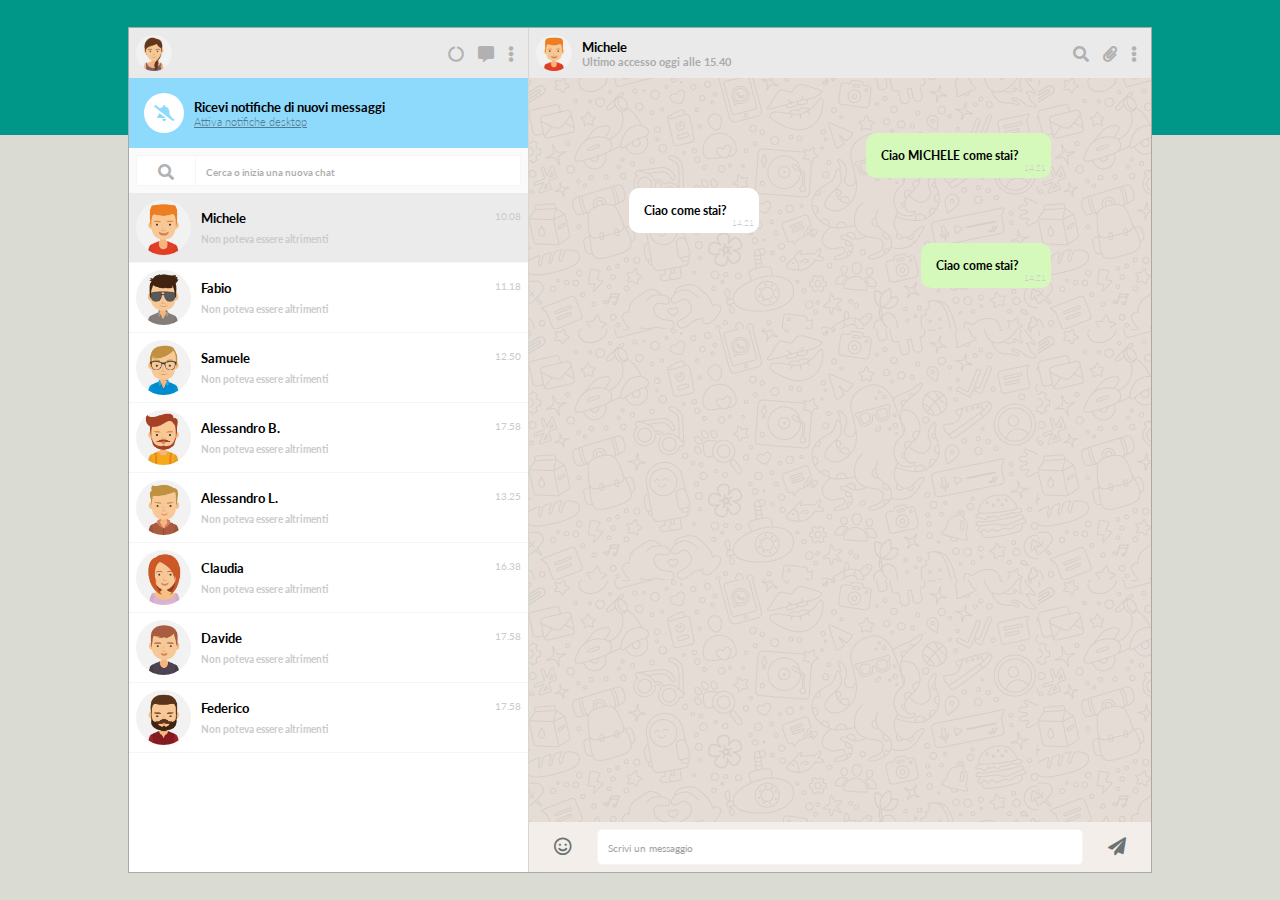
==== commit 389906ee: "chiusura menu cancella messaggio al click in altro punto della pagina" ====
--- a/index.html
+++ b/index.html
@@ -99,71 +99,71 @@
                 </div>
                 <!-- /contenitore testi chat -->
                 <!-- ora messaggio -->
+                <span class="ora_messaggio">10.08</span>
+                <!-- ora messaggio -->
+              </div>
+              <!-- /chat   -->
+              <!-- chat   -->
+              <div class="chat" data-chat="1">
+                <!-- immagine avatar contatto -->
+                <img class="contatto_avatar" src="img\avatar_2.jpg" alt="">
+                <!-- /immagine avatar chat -->
+                <!-- contenitore testi chat -->
+                <div class="wrap_testi_chat">
+                  <!-- titolo notifiche -->
+                  <h5 class="nome">Fabio</h5>
+                  <!-- /titolo notifiche -->
+                  <!-- sottotitolo notifiche -->
+                  <h6 class="messaggio">Non poteva essere altrimenti</a></h6>
+                  <!-- /sottotitolo notifiche -->
+                </div>
+                <!-- /contenitore testi chat -->
+                <!-- ora messaggio -->
+                <span class="ora_messaggio">11.18</span>
+                <!-- ora messaggio -->
+              </div>
+              <!-- /chat   -->
+              <!-- chat   -->
+              <div class="chat" data-chat="2">
+                <!-- immagine avatar contatto -->
+                <img class="contatto_avatar" src="img\avatar_3.jpg" alt="">
+                <!-- /immagine avatar chat -->
+                <!-- contenitore testi chat -->
+                <div class="wrap_testi_chat">
+                  <!-- titolo notifiche -->
+                  <h5 class="nome">Samuele</h5>
+                  <!-- /titolo notifiche -->
+                  <!-- sottotitolo notifiche -->
+                  <h6 class="messaggio">Non poteva essere altrimenti</a></h6>
+                  <!-- /sottotitolo notifiche -->
+                </div>
+                <!-- /contenitore testi chat -->
+                <!-- ora messaggio -->
+                <span class="ora_messaggio">12.50</span>
+                <!-- ora messaggio -->
+              </div>
+              <!-- /chat   -->
+              <!-- chat   -->
+              <div class="chat" data-chat="3">
+                <!-- immagine avatar contatto -->
+                <img class="contatto_avatar" src="img\avatar_4.jpg" alt="">
+                <!-- /immagine avatar chat -->
+                <!-- contenitore testi chat -->
+                <div class="wrap_testi_chat">
+                  <!-- titolo notifiche -->
+                  <h5 class="nome">Alessandro B.</h5>
+                  <!-- /titolo notifiche -->
+                  <!-- sottotitolo notifiche -->
+                  <h6 class="messaggio">Non poteva essere altrimenti</a></h6>
+                  <!-- /sottotitolo notifiche -->
+                </div>
+                <!-- /contenitore testi chat -->
+                <!-- ora messaggio -->
                 <span class="ora_messaggio">17.58</span>
                 <!-- ora messaggio -->
               </div>
               <!-- /chat   -->
               <!-- chat   -->
-              <div class="chat" data-chat="1">
-                <!-- immagine avatar contatto -->
-                <img class="contatto_avatar" src="img\avatar_2.jpg" alt="">
-                <!-- /immagine avatar chat -->
-                <!-- contenitore testi chat -->
-                <div class="wrap_testi_chat">
-                  <!-- titolo notifiche -->
-                  <h5 class="nome">Fabio</h5>
-                  <!-- /titolo notifiche -->
-                  <!-- sottotitolo notifiche -->
-                  <h6 class="messaggio">Non poteva essere altrimenti</a></h6>
-                  <!-- /sottotitolo notifiche -->
-                </div>
-                <!-- /contenitore testi chat -->
-                <!-- ora messaggio -->
-                <span class="ora_messaggio">17.58</span>
-                <!-- ora messaggio -->
-              </div>
-              <!-- /chat   -->
-              <!-- chat   -->
-              <div class="chat" data-chat="2">
-                <!-- immagine avatar contatto -->
-                <img class="contatto_avatar" src="img\avatar_3.jpg" alt="">
-                <!-- /immagine avatar chat -->
-                <!-- contenitore testi chat -->
-                <div class="wrap_testi_chat">
-                  <!-- titolo notifiche -->
-                  <h5 class="nome">Samuele</h5>
-                  <!-- /titolo notifiche -->
-                  <!-- sottotitolo notifiche -->
-                  <h6 class="messaggio">Non poteva essere altrimenti</a></h6>
-                  <!-- /sottotitolo notifiche -->
-                </div>
-                <!-- /contenitore testi chat -->
-                <!-- ora messaggio -->
-                <span class="ora_messaggio">17.58</span>
-                <!-- ora messaggio -->
-              </div>
-              <!-- /chat   -->
-              <!-- chat   -->
-              <div class="chat" data-chat="3">
-                <!-- immagine avatar contatto -->
-                <img class="contatto_avatar" src="img\avatar_4.jpg" alt="">
-                <!-- /immagine avatar chat -->
-                <!-- contenitore testi chat -->
-                <div class="wrap_testi_chat">
-                  <!-- titolo notifiche -->
-                  <h5 class="nome">Alessandro B.</h5>
-                  <!-- /titolo notifiche -->
-                  <!-- sottotitolo notifiche -->
-                  <h6 class="messaggio">Non poteva essere altrimenti</a></h6>
-                  <!-- /sottotitolo notifiche -->
-                </div>
-                <!-- /contenitore testi chat -->
-                <!-- ora messaggio -->
-                <span class="ora_messaggio">17.58</span>
-                <!-- ora messaggio -->
-              </div>
-              <!-- /chat   -->
-              <!-- chat   -->
               <div class="chat" data-chat="4">
                 <!-- immagine avatar contatto -->
                 <img class="contatto_avatar" src="img\avatar_5.jpg" alt="">
@@ -179,7 +179,7 @@
                 </div>
                 <!-- /contenitore testi chat -->
                 <!-- ora messaggio -->
-                <span class="ora_messaggio">17.58</span>
+                <span class="ora_messaggio">13.25</span>
                 <!-- ora messaggio -->
               </div>
               <!-- /chat   -->
@@ -199,7 +199,7 @@
                 </div>
                 <!-- /contenitore testi chat -->
                 <!-- ora messaggio -->
-                <span class="ora_messaggio">17.58</span>
+                <span class="ora_messaggio">16.38</span>
                 <!-- ora messaggio -->
               </div>
               <!-- /chat   -->
@@ -263,7 +263,7 @@
                   <h5 class="nome_chat">Michele</h5>
                   <!-- /titolo notifiche -->
                   <!-- sottotitolo notifiche -->
-                  <h6 class="accesso_chat">Ultimo accesso oggi alle 15.40</a></h6>
+                  <h6 class="accesso_chat">Ultimo accesso oggi alle <time>15.40</time></a></h6>
                   <!-- /sottotitolo notifiche -->
                 </div>
                 <!-- /contenitore testi chat -->
@@ -304,30 +304,34 @@
                     </div>
                     <p class="text_messaggio">Ciao MICHELE come stai?</p>
                     <span class="ora_messaggio">14.21</span>
-                  </div>
-                </div>
-                <!-- /messaggio -->
-                <!-- messaggio -->
-                <div class="wrap_messaggio msg_ext">
-                  <div class="messaggio">
-                    <div class="panel_delete">
-                      <p class="info_messaggio">info messaggio</p>
-                      <p class="cancella_msg_txt">cancella messaggio</p>
-                    </div>
-                    <p class="text_messaggio">Ciao come stai?</p>
-                    <span class="ora_messaggio">14.21</span>
-                  </div>
-                </div>
-                <!-- /messaggio -->
-                <!-- messaggio -->
-                <div class="wrap_messaggio msg_int">
-                  <div class="messaggio">
-                    <div class="panel_delete">
-                      <p class="info_messaggio">info messaggio</p>
-                      <p class="cancella_msg_txt">cancella messaggio</p>
-                    </div>
-                    <p class="text_messaggio">Ciao come stai?</p>
-                    <span class="ora_messaggio">14.21</span>
+                    <i class="fas fa-angle-down apri_cancella"></i>
+                    <!-- <i class="far fa-angle-down apri_cancella"></i> -->
+                  </div>
+                </div>
+                <!-- /messaggio -->
+                <!-- messaggio -->
+                <div class="wrap_messaggio msg_ext">
+                  <div class="messaggio">
+                    <div class="panel_delete">
+                      <p class="info_messaggio">info messaggio</p>
+                      <p class="cancella_msg_txt">cancella messaggio</p>
+                    </div>
+                    <p class="text_messaggio">Ciao come stai?</p>
+                    <span class="ora_messaggio">14.21</span>
+                    <i class="fas fa-angle-down apri_cancella"></i>
+                  </div>
+                </div>
+                <!-- /messaggio -->
+                <!-- messaggio -->
+                <div class="wrap_messaggio msg_int">
+                  <div class="messaggio">
+                    <div class="panel_delete">
+                      <p class="info_messaggio">info messaggio</p>
+                      <p class="cancella_msg_txt">cancella messaggio</p>
+                    </div>
+                    <p class="text_messaggio">Ciao come stai?</p>
+                    <span class="ora_messaggio">14.21</span>
+                    <i class="fas fa-angle-down apri_cancella"></i>
                   </div>
                 </div>
                 <!-- /messaggio -->
@@ -345,30 +349,33 @@
                     </div>
                     <p class="text_messaggio">Ciao FABIO come stai?</p>
                     <span class="ora_messaggio">14.21</span>
-                  </div>
-                </div>
-                <!-- /messaggio -->
-                <!-- messaggio -->
-                <div class="wrap_messaggio msg_ext">
-                  <div class="messaggio">
-                    <div class="panel_delete">
-                      <p class="info_messaggio">info messaggio</p>
-                      <p class="cancella_msg_txt">cancella messaggio</p>
-                    </div>
-                    <p class="text_messaggio">Ciao come stai?</p>
-                    <span class="ora_messaggio">14.21</span>
-                  </div>
-                </div>
-                <!-- /messaggio -->
-                <!-- messaggio -->
-                <div class="wrap_messaggio msg_int">
-                  <div class="messaggio">
-                    <div class="panel_delete">
-                      <p class="info_messaggio">info messaggio</p>
-                      <p class="cancella_msg_txt">cancella messaggio</p>
-                    </div>
-                    <p class="text_messaggio">Ciao come stai?</p>
-                    <span class="ora_messaggio">14.21</span>
+                    <i class="fas fa-angle-down apri_cancella"></i>
+                  </div>
+                </div>
+                <!-- /messaggio -->
+                <!-- messaggio -->
+                <div class="wrap_messaggio msg_ext">
+                  <div class="messaggio">
+                    <div class="panel_delete">
+                      <p class="info_messaggio">info messaggio</p>
+                      <p class="cancella_msg_txt">cancella messaggio</p>
+                    </div>
+                    <p class="text_messaggio">Ciao come stai?</p>
+                    <span class="ora_messaggio">14.21</span>
+                    <i class="fas fa-angle-down apri_cancella"></i>
+                  </div>
+                </div>
+                <!-- /messaggio -->
+                <!-- messaggio -->
+                <div class="wrap_messaggio msg_int">
+                  <div class="messaggio">
+                    <div class="panel_delete">
+                      <p class="info_messaggio">info messaggio</p>
+                      <p class="cancella_msg_txt">cancella messaggio</p>
+                    </div>
+                    <p class="text_messaggio">Ciao come stai?</p>
+                    <span class="ora_messaggio">14.21</span>
+                    <i class="fas fa-angle-down apri_cancella"></i>
                   </div>
                 </div>
                 <!-- /messaggio -->
@@ -386,30 +393,33 @@
                     </div>
                     <p class="text_messaggio">Ciao SAMUELE come stai?</p>
                     <span class="ora_messaggio">14.21</span>
-                  </div>
-                </div>
-                <!-- /messaggio -->
-                <!-- messaggio -->
-                <div class="wrap_messaggio msg_ext">
-                  <div class="messaggio">
-                    <div class="panel_delete">
-                      <p class="info_messaggio">info messaggio</p>
-                      <p class="cancella_msg_txt">cancella messaggio</p>
-                    </div>
-                    <p class="text_messaggio">Ciao come stai?</p>
-                    <span class="ora_messaggio">14.21</span>
-                  </div>
-                </div>
-                <!-- /messaggio -->
-                <!-- messaggio -->
-                <div class="wrap_messaggio msg_int">
-                  <div class="messaggio">
-                    <div class="panel_delete">
-                      <p class="info_messaggio">info messaggio</p>
-                      <p class="cancella_msg_txt">cancella messaggio</p>
-                    </div>
-                    <p class="text_messaggio">Ciao come stai?</p>
-                    <span class="ora_messaggio">14.21</span>
+                    <i class="fas fa-angle-down apri_cancella"></i>
+                  </div>
+                </div>
+                <!-- /messaggio -->
+                <!-- messaggio -->
+                <div class="wrap_messaggio msg_ext">
+                  <div class="messaggio">
+                    <div class="panel_delete">
+                      <p class="info_messaggio">info messaggio</p>
+                      <p class="cancella_msg_txt">cancella messaggio</p>
+                    </div>
+                    <p class="text_messaggio">Ciao come stai?</p>
+                    <span class="ora_messaggio">14.21</span>
+                    <i class="fas fa-angle-down apri_cancella"></i>
+                  </div>
+                </div>
+                <!-- /messaggio -->
+                <!-- messaggio -->
+                <div class="wrap_messaggio msg_int">
+                  <div class="messaggio">
+                    <div class="panel_delete">
+                      <p class="info_messaggio">info messaggio</p>
+                      <p class="cancella_msg_txt">cancella messaggio</p>
+                    </div>
+                    <p class="text_messaggio">Ciao come stai?</p>
+                    <span class="ora_messaggio">14.21</span>
+                    <i class="fas fa-angle-down apri_cancella"></i>
                   </div>
                 </div>
                 <!-- /messaggio -->
@@ -427,30 +437,33 @@
                     </div>
                     <p class="text_messaggio">Ciao ALESSANDRO B. come stai?</p>
                     <span class="ora_messaggio">14.21</span>
-                  </div>
-                </div>
-                <!-- /messaggio -->
-                <!-- messaggio -->
-                <div class="wrap_messaggio msg_ext">
-                  <div class="messaggio">
-                    <div class="panel_delete">
-                      <p class="info_messaggio">info messaggio</p>
-                      <p class="cancella_msg_txt">cancella messaggio</p>
-                    </div>
-                    <p class="text_messaggio">Ciao come stai?</p>
-                    <span class="ora_messaggio">14.21</span>
-                  </div>
-                </div>
-                <!-- /messaggio -->
-                <!-- messaggio -->
-                <div class="wrap_messaggio msg_int">
-                  <div class="messaggio">
-                    <div class="panel_delete">
-                      <p class="info_messaggio">info messaggio</p>
-                      <p class="cancella_msg_txt">cancella messaggio</p>
-                    </div>
-                    <p class="text_messaggio">Ciao come stai?</p>
-                    <span class="ora_messaggio">14.21</span>
+                    <i class="fas fa-angle-down apri_cancella"></i>
+                  </div>
+                </div>
+                <!-- /messaggio -->
+                <!-- messaggio -->
+                <div class="wrap_messaggio msg_ext">
+                  <div class="messaggio">
+                    <div class="panel_delete">
+                      <p class="info_messaggio">info messaggio</p>
+                      <p class="cancella_msg_txt">cancella messaggio</p>
+                    </div>
+                    <p class="text_messaggio">Ciao come stai?</p>
+                    <span class="ora_messaggio">14.21</span>
+                    <i class="fas fa-angle-down apri_cancella"></i>
+                  </div>
+                </div>
+                <!-- /messaggio -->
+                <!-- messaggio -->
+                <div class="wrap_messaggio msg_int">
+                  <div class="messaggio">
+                    <div class="panel_delete">
+                      <p class="info_messaggio">info messaggio</p>
+                      <p class="cancella_msg_txt">cancella messaggio</p>
+                    </div>
+                    <p class="text_messaggio">Ciao come stai?</p>
+                    <span class="ora_messaggio">14.21</span>
+                    <i class="fas fa-angle-down apri_cancella"></i>
                   </div>
                 </div>
                 <!-- /messaggio -->
@@ -468,30 +481,33 @@
                     </div>
                     <p class="text_messaggio">Ciao ALESSANDOR L. come stai?</p>
                     <span class="ora_messaggio">14.21</span>
-                  </div>
-                </div>
-                <!-- /messaggio -->
-                <!-- messaggio -->
-                <div class="wrap_messaggio msg_ext">
-                  <div class="messaggio">
-                    <div class="panel_delete">
-                      <p class="info_messaggio">info messaggio</p>
-                      <p class="cancella_msg_txt">cancella messaggio</p>
-                    </div>
-                    <p class="text_messaggio">Ciao come stai?</p>
-                    <span class="ora_messaggio">14.21</span>
-                  </div>
-                </div>
-                <!-- /messaggio -->
-                <!-- messaggio -->
-                <div class="wrap_messaggio msg_int">
-                  <div class="messaggio">
-                    <div class="panel_delete">
-                      <p class="info_messaggio">info messaggio</p>
-                      <p class="cancella_msg_txt">cancella messaggio</p>
-                    </div>
-                    <p class="text_messaggio">Ciao come stai?</p>
-                    <span class="ora_messaggio">14.21</span>
+                    <i class="fas fa-angle-down apri_cancella"></i>
+                  </div>
+                </div>
+                <!-- /messaggio -->
+                <!-- messaggio -->
+                <div class="wrap_messaggio msg_ext">
+                  <div class="messaggio">
+                    <div class="panel_delete">
+                      <p class="info_messaggio">info messaggio</p>
+                      <p class="cancella_msg_txt">cancella messaggio</p>
+                    </div>
+                    <p class="text_messaggio">Ciao come stai?</p>
+                    <span class="ora_messaggio">14.21</span>
+                    <i class="fas fa-angle-down apri_cancella"></i>
+                  </div>
+                </div>
+                <!-- /messaggio -->
+                <!-- messaggio -->
+                <div class="wrap_messaggio msg_int">
+                  <div class="messaggio">
+                    <div class="panel_delete">
+                      <p class="info_messaggio">info messaggio</p>
+                      <p class="cancella_msg_txt">cancella messaggio</p>
+                    </div>
+                    <p class="text_messaggio">Ciao come stai?</p>
+                    <span class="ora_messaggio">14.21</span>
+                    <i class="fas fa-angle-down apri_cancella"></i>
                   </div>
                 </div>
                 <!-- /messaggio -->
@@ -509,30 +525,33 @@
                     </div>
                     <p class="text_messaggio">Ciao CLAUDIA come stai?</p>
                     <span class="ora_messaggio">14.21</span>
-                  </div>
-                </div>
-                <!-- /messaggio -->
-                <!-- messaggio -->
-                <div class="wrap_messaggio msg_ext">
-                  <div class="messaggio">
-                    <div class="panel_delete">
-                      <p class="info_messaggio">info messaggio</p>
-                      <p class="cancella_msg_txt">cancella messaggio</p>
-                    </div>
-                    <p class="text_messaggio">Ciao come stai?</p>
-                    <span class="ora_messaggio">14.21</span>
-                  </div>
-                </div>
-                <!-- /messaggio -->
-                <!-- messaggio -->
-                <div class="wrap_messaggio msg_int">
-                  <div class="messaggio">
-                    <div class="panel_delete">
-                      <p class="info_messaggio">info messaggio</p>
-                      <p class="cancella_msg_txt">cancella messaggio</p>
-                    </div>
-                    <p class="text_messaggio">Ciao come stai?</p>
-                    <span class="ora_messaggio">14.21</span>
+                    <i class="fas fa-angle-down apri_cancella"></i>
+                  </div>
+                </div>
+                <!-- /messaggio -->
+                <!-- messaggio -->
+                <div class="wrap_messaggio msg_ext">
+                  <div class="messaggio">
+                    <div class="panel_delete">
+                      <p class="info_messaggio">info messaggio</p>
+                      <p class="cancella_msg_txt">cancella messaggio</p>
+                    </div>
+                    <p class="text_messaggio">Ciao come stai?</p>
+                    <span class="ora_messaggio">14.21</span>
+                    <i class="fas fa-angle-down apri_cancella"></i>
+                  </div>
+                </div>
+                <!-- /messaggio -->
+                <!-- messaggio -->
+                <div class="wrap_messaggio msg_int">
+                  <div class="messaggio">
+                    <div class="panel_delete">
+                      <p class="info_messaggio">info messaggio</p>
+                      <p class="cancella_msg_txt">cancella messaggio</p>
+                    </div>
+                    <p class="text_messaggio">Ciao come stai?</p>
+                    <span class="ora_messaggio">14.21</span>
+                    <i class="fas fa-angle-down apri_cancella"></i>
                   </div>
                 </div>
                 <!-- /messaggio -->
@@ -550,30 +569,33 @@
                     </div>
                     <p class="text_messaggio">Ciao DAVIDE come stai?</p>
                     <span class="ora_messaggio">14.21</span>
-                  </div>
-                </div>
-                <!-- /messaggio -->
-                <!-- messaggio -->
-                <div class="wrap_messaggio msg_ext">
-                  <div class="messaggio">
-                    <div class="panel_delete">
-                      <p class="info_messaggio">info messaggio</p>
-                      <p class="cancella_msg_txt">cancella messaggio</p>
-                    </div>
-                    <p class="text_messaggio">Ciao come stai?</p>
-                    <span class="ora_messaggio">14.21</span>
-                  </div>
-                </div>
-                <!-- /messaggio -->
-                <!-- messaggio -->
-                <div class="wrap_messaggio msg_int">
-                  <div class="messaggio">
-                    <div class="panel_delete">
-                      <p class="info_messaggio">info messaggio</p>
-                      <p class="cancella_msg_txt">cancella messaggio</p>
-                    </div>
-                    <p class="text_messaggio">Ciao come stai?</p>
-                    <span class="ora_messaggio">14.21</span>
+                    <i class="fas fa-angle-down apri_cancella"></i>
+                  </div>
+                </div>
+                <!-- /messaggio -->
+                <!-- messaggio -->
+                <div class="wrap_messaggio msg_ext">
+                  <div class="messaggio">
+                    <div class="panel_delete">
+                      <p class="info_messaggio">info messaggio</p>
+                      <p class="cancella_msg_txt">cancella messaggio</p>
+                    </div>
+                    <p class="text_messaggio">Ciao come stai?</p>
+                    <span class="ora_messaggio">14.21</span>
+                    <i class="fas fa-angle-down apri_cancella"></i>
+                  </div>
+                </div>
+                <!-- /messaggio -->
+                <!-- messaggio -->
+                <div class="wrap_messaggio msg_int">
+                  <div class="messaggio">
+                    <div class="panel_delete">
+                      <p class="info_messaggio">info messaggio</p>
+                      <p class="cancella_msg_txt">cancella messaggio</p>
+                    </div>
+                    <p class="text_messaggio">Ciao come stai?</p>
+                    <span class="ora_messaggio">14.21</span>
+                    <i class="fas fa-angle-down apri_cancella"></i>
                   </div>
                 </div>
                 <!-- /messaggio -->
@@ -591,30 +613,33 @@
                     </div>
                     <p class="text_messaggio">Ciao FEDERICO come stai?</p>
                     <span class="ora_messaggio">14.21</span>
-                  </div>
-                </div>
-                <!-- /messaggio -->
-                <!-- messaggio -->
-                <div class="wrap_messaggio msg_ext">
-                  <div class="messaggio">
-                    <div class="panel_delete">
-                      <p class="info_messaggio">info messaggio</p>
-                      <p class="cancella_msg_txt">cancella messaggio</p>
-                    </div>
-                    <p class="text_messaggio">Ciao come stai?</p>
-                    <span class="ora_messaggio">14.21</span>
-                  </div>
-                </div>
-                <!-- /messaggio -->
-                <!-- messaggio -->
-                <div class="wrap_messaggio msg_int">
-                  <div class="messaggio">
-                    <div class="panel_delete">
-                      <p class="info_messaggio">info messaggio</p>
-                      <p class="cancella_msg_txt">cancella messaggio</p>
-                    </div>
-                    <p class="text_messaggio">Ciao come stai?</p>
-                    <span class="ora_messaggio">14.21</span>
+                    <i class="fas fa-angle-down apri_cancella"></i>
+                  </div>
+                </div>
+                <!-- /messaggio -->
+                <!-- messaggio -->
+                <div class="wrap_messaggio msg_ext">
+                  <div class="messaggio">
+                    <div class="panel_delete">
+                      <p class="info_messaggio">info messaggio</p>
+                      <p class="cancella_msg_txt">cancella messaggio</p>
+                    </div>
+                    <p class="text_messaggio">Ciao come stai?</p>
+                    <span class="ora_messaggio">14.21</span>
+                    <i class="fas fa-angle-down apri_cancella"></i>
+                  </div>
+                </div>
+                <!-- /messaggio -->
+                <!-- messaggio -->
+                <div class="wrap_messaggio msg_int">
+                  <div class="messaggio">
+                    <div class="panel_delete">
+                      <p class="info_messaggio">info messaggio</p>
+                      <p class="cancella_msg_txt">cancella messaggio</p>
+                    </div>
+                    <p class="text_messaggio">Ciao come stai?</p>
+                    <span class="ora_messaggio">14.21</span>
+                    <i class="fas fa-angle-down apri_cancella"></i>
                   </div>
                 </div>
                 <!-- /messaggio -->
@@ -631,6 +656,7 @@
                     </div>
                     <p class="text_messaggio">xtxt</p>
                     <span class="ora_messaggio">xora</span>
+                    <i class="fas fa-angle-down apri_cancella"></i>
                   </div>
                 </div>
               </div>
@@ -652,6 +678,9 @@
               <!-- / input testo nuovo messaggio -->
               <!-- contenitore icona send -->
               <div class="wrap_send">
+                <!-- icona microfono -->
+                <i class="fas fa-microphone"></i>
+                <!-- /icona microfono -->
                 <!-- icona send -->
                 <i class="send_message fas fa-paper-plane"></i>
                 <!-- /icona send -->
--- a/css/style.css
+++ b/css/style.css
@@ -300,6 +300,23 @@
   align-self: flex-end;
 }
 
+.apri_cancella {
+  position: absolute;
+  right: 7px;
+  top: 5px;
+  color: #cccccc;
+  font-size: 18px;
+  display: none;
+}
+
+.apri_cancella:hover {
+  cursor: pointer;
+}
+
+.visibile {
+  display: block;
+}
+
 .messaggi_chat {
   display: none;
 }
@@ -348,6 +365,10 @@
 .sideDX_bottom i {
  color: #6b7376;
  font-size: 18px;
+}
+
+.sideDX_bottom .fa-microphone {
+  display: none;
 }
 
 .send_message:hover {
@@ -368,28 +389,42 @@
   color: #a2a2a2;
 }
 
+/* MENU CANCELLA MESSAGGIO */
+
 .panel_delete {
   position: absolute;
+  display: none;
+  z-index: 10;
   bottom: -60px;
   right: 0px;
   width: 150px;
   height: 60px;
+  padding: 6px 0px;;
   background-color: white;
   border-radius: 2px;
   box-shadow: 1px 1px 20px grey;
   font-size: 12px;
   font-weight: 700;
   text-align: center;
-  display: none;
-  z-index: 10;
-}
+}
+
+.delete_left {
+  left: 0px;
+}
+
 
 .panel_delete p {
-  margin: 10px 0px;
+  display: inline-block;
+  width: 100%;
+  padding: 5px 0px;
 }
 
 .panel_delete p:hover {
-  color: red;
+  background-color: #f5f5f5;
+
+}
+
+.panel_delete p:nth-child(2):hover {
   cursor: pointer;
 }
 
